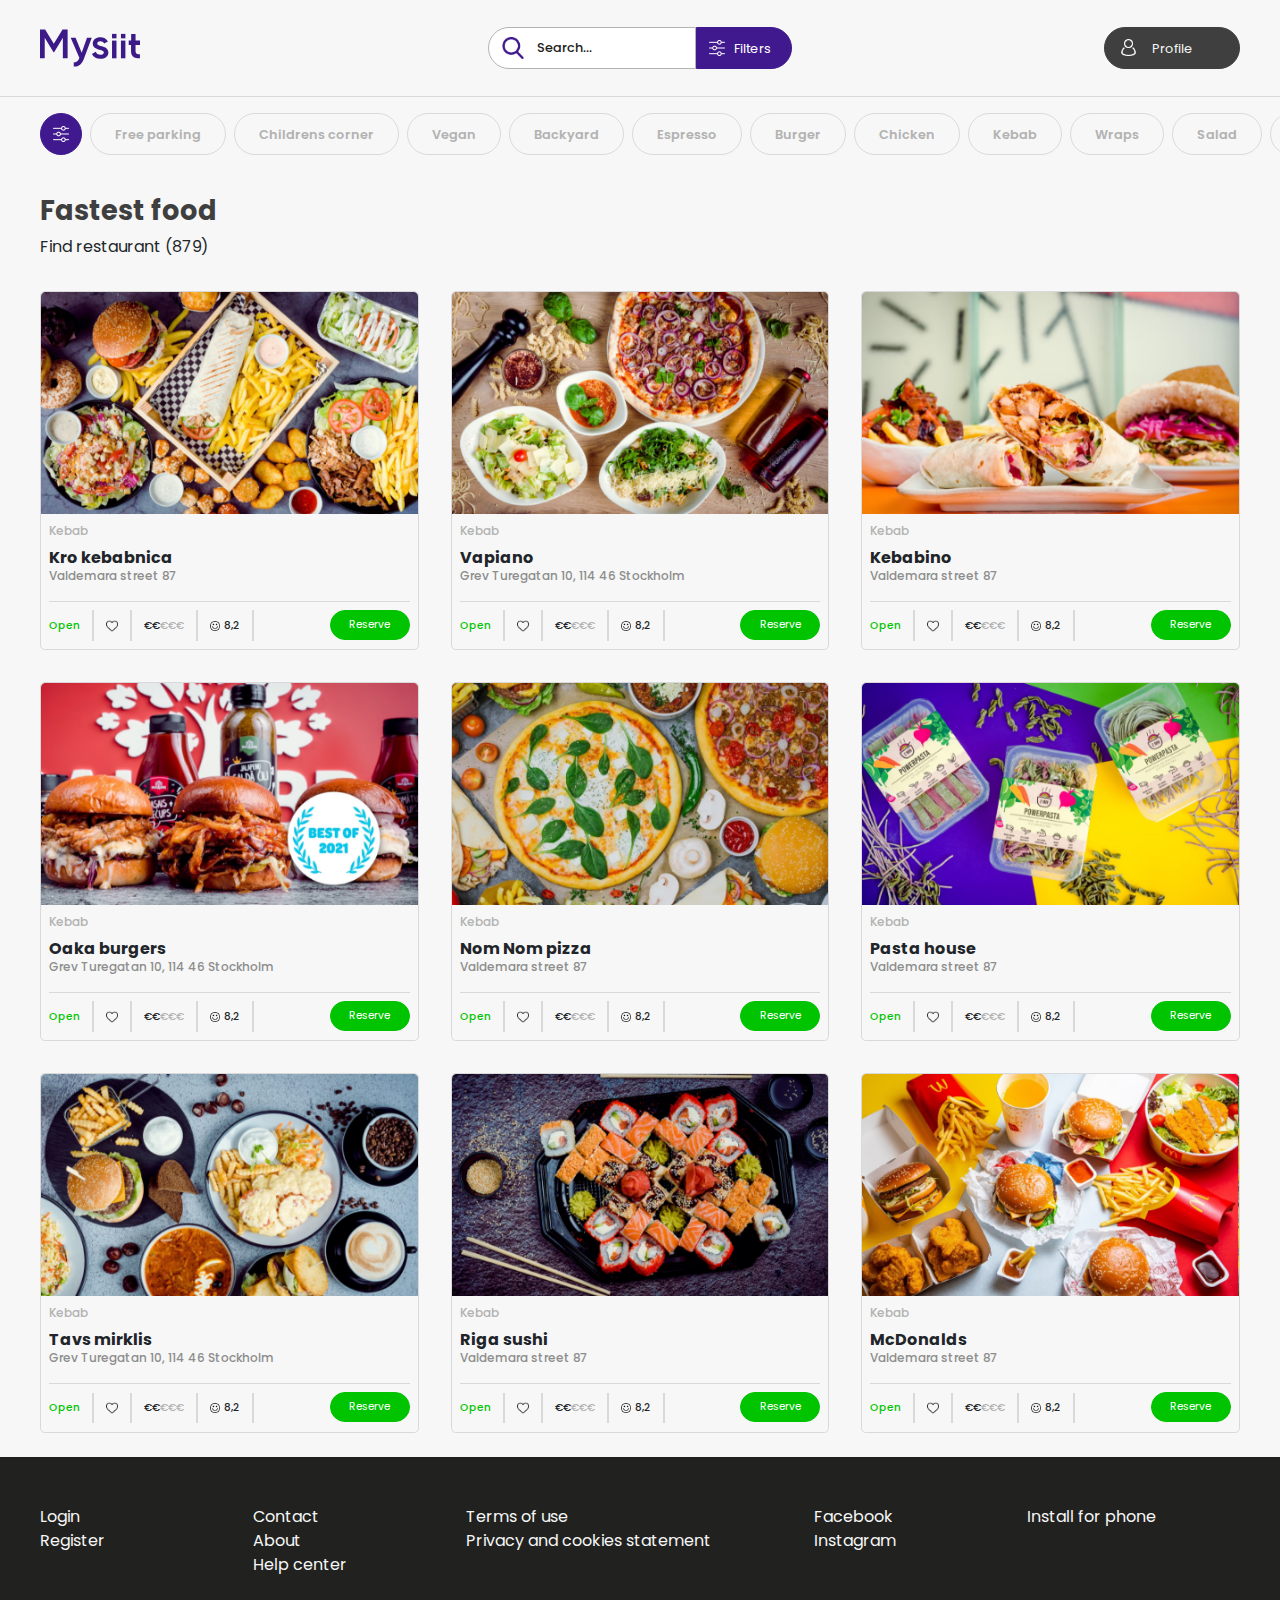
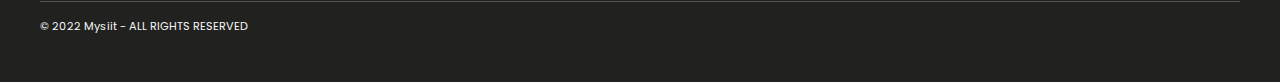
==== category.html @ 9dda623b "a whole lotta changes idk" ====
<!DOCTYPE html>
<html lang="en">
<head>
    <meta charset="UTF-8">
    <meta http-equiv="X-UA-Compatible" content="IE=edge">
    <meta name="viewport" content="width=device-width, initial-scale=1.0">

    <!-- Bootstrap -->
    <link rel="stylesheet" href="https://cdn.jsdelivr.net/npm/bootstrap@4.3.1/dist/css/bootstrap.min.css" integrity="sha384-ggOyR0iXCbMQv3Xipma34MD+dH/1fQ784/j6cY/iJTQUOhcWr7x9JvoRxT2MZw1T" crossorigin="anonymous">
    
    <link rel="stylesheet" href="swiper/swiper-bundle.min.css">
    <link rel="stylesheet" href="index.css">
    <link rel="stylesheet" href="category.css">
    <title>Mysiit</title>
</head>
<body>
    
    <!-- Navbar -->
    <div class="NavbarLine">
        <nav class="navbar MaxWidth mx-auto navbar-expand-md">
            <div class="navbar w-50 w-md-100 p-0">
                <ul class="navbar-nav mr-auto">
                    <a class="navbar-brand px-0 py-0" href="index.html">
                        <img src="images/Mysiit_logo.svg" width="100" height="40" alt="Mysiit">
                    </a>
                </ul>
            </div>
            <div class="mx-auto navbar d-none d-md-flex p-0">
                <ul class="navbar-nav mr-auto">
                    <li class="nav-item">
                        <input class="PillElement SearchBox pl-5 pr-3" type="text" placeholder="Search..." aria-label="Search">
                    </li>
                    <li class="nav-item dropdown d-none d-md-flex mr-auto">
                        <button onclick="OpenNavMenu('FilterSection')" class="PillElement FilterButton p-0 pl-3 m-0" type="button">
                            <p class="IconText m-0">Filters</p>
                        </button>
                    </li>
                </ul>       
            </div>
            <div class="navbar w-50 w-md-100 p-0">
                <ul class="navbar-nav ml-auto">
                    <li class="nav-item dropdown d-flex ml-auto ml-md-3">
                        <!--Remove d-none below to enable language button-->
                        <button class="d-none PillElement LangButton ShrinkNavButton p-0 pr-3 m-0" type="button" id="LangDropdownButton" data-toggle="dropdown" aria-haspopup="true" aria-expanded="false">
                            <p class="IconText m-0">English</p>
                        </button>
                        <div class="LangDropdown ShrinkDropdown mt-2 py-0 dropdown-menu my-4" aria-labelledby="LangDropdownButton">
                            <div class="text-center">
                                <div class="Triangle text-center"></div>
                            </div>
                            <a class="DropdownButton text-center" href="#">Latvian</a>
                            <a class="DropdownButton text-center" href="#">Lithuanian</a>
                            <br>
                        </div>
                    </li>
                    <li class="nav-item dropdown d-none d-md-flex ml-3">
                        <li class="nav-item dropdown d-flex ml-auto ml-md-3">
                            <button class="PillElement ProfileButton p-0 m-0 dropdown-toggle" type="button" id="ProfileDropdownButton" data-toggle="dropdown" aria-haspopup="true" aria-expanded="false">
                                <p class="IconText m-0"><b>Profile</b></p>
                            </button>
                            <div class="ProfileDropdown mt-2 py-0 dropdown-menu my-4" aria-labelledby="ProfileDropdownButton">
                                <div class="text-center">
                                    <div class="Triangle text-center"></div>
                                </div>
                                <a class="DropdownButton text-center" href="#">Profile</a>
                                <a class="DropdownButton text-center" href="#">Favourites</a>
                                <a class="DropdownButton text-center" href="#">Log out</a>
                                <br>
                            </div>
                        </li>
                    </li>
                </ul>
            </div>
        </nav>
    </div>

    <!--Filters (mobile search)-->
    <section class="FilterSection NavOverlay" id="FilterSection">
        <div class="FilterOverlayBox mx-auto">
            <form action="results.html" id="FilterForm" class="FilterMain mb-0 mb-md-5">
                <div class="MaxWidth px-xl-5 py-3">
                    <a href="javascript:void(0)" class="CloseFilterButton" onclick="CloseNavMenu('FilterSection')">&times;</a>

                    <div class="my-4">
                        <p class="FilterHeader w-100 text-center d-md-none text-md-left">Search</p>
                        <section class="SearchSection HiddenSearchSection d-flex d-md-none justify-content-center">
                            <span class="FloatingSearch px-4 container-fluid">
                                <span class="row h-100 w-auto py-2">
                                    <div class="col-12 col-lg-6 d-flex flex-wrap my-auto mx-auto px-0 py-2">
                                        <input class="PillElement SearchEl1 text-center pl-5 pr-3 mx-auto" type="text" placeholder="Find by restaurant name" aria-label="Search">
                                        <input class="PillElement SearchEl2 text-center pl-5 pr-4 mt-3 mt-sm-0 mx-auto" type="text" placeholder="Location" aria-label="Search">
                                    </div>
                                    <div class="col-12 col-lg-6 d-flex flex-wrap my-auto mx-auto px-0 py-2">
                                        <div class="Incrementor PillElement SearchEl3 text-center mx-auto pr-4 pr-sm-3 pr-md-5 pr-lg-3">
                                            <button type="button" class="ValueButton text-center p-0 Decrease" onclick="DecreaseValue(0)" value="Decrease Value">-</button>
                                            <input title="NumberInput" class="IncNumber" type="text" readonly value="1" max="8" min="1">
                                            <button type="button" class="ValueButton text-center p-0 Increase" onclick="IncreaseValue(0)" value="Increase Value">+</button>
                                        </div>
                                        <input class="PillElement SearchEl4 text-center pl-5 pr-4 pr-lg-0 pl-lg-4 mt-3 mt-sm-0 mx-auto" type="date" aria-label="Search">
                                    </div>
                                </span>
                            </span>
                        </section>
                    </div>

                    <div class="FilterDividerLine d-flex d-md-none"></div>

                    <div class="my-4">
                        <p class="FilterHeader mb-4 w-100 text-center text-md-left">Type of place</p>
                        <div class="FilterSmallText FilterCheckboxContainer">
                            <label class="CheckboxLabel FilterCheckboxLabel my-2 pr-5">
                                <input class="CustomCheckbox FilterCheckbox" type="checkbox" name="CustomCheckbox" id="CustomCheckbox">
                                <p class=" mb-0 ml-1">Sushi</p>
                            </label>
                            <label class="CheckboxLabel FilterCheckboxLabel my-2 pr-5">
                                <input class="CustomCheckbox FilterCheckbox" type="checkbox" name="CustomCheckbox" id="CustomCheckbox">
                                <p class="mb-0 ml-1">Asian</p>
                            </label>
                            <label class="CheckboxLabel FilterCheckboxLabel my-2 pr-5">
                                <input class="CustomCheckbox FilterCheckbox" type="checkbox" name="CustomCheckbox" id="CustomCheckbox">
                                <p class="mb-0 ml-1">Pizza</p>
                            </label>
                            <label class="CheckboxLabel FilterCheckboxLabel my-2 pr-5">
                                <input class="CustomCheckbox FilterCheckbox" type="checkbox" name="CustomCheckbox" id="CustomCheckbox">
                                <p class="mb-0 ml-1">Alcoholic coctails</p>
                            </label>
                            <label class="CheckboxLabel FilterCheckboxLabel my-2 pr-5">
                                <input class="CustomCheckbox FilterCheckbox" type="checkbox" name="CustomCheckbox" id="CustomCheckbox">
                                <p class="mb-0 ml-1">Indian food</p>
                            </label>
                            <label class="CheckboxLabel FilterCheckboxLabel my-2 pr-5">
                                <input class="CustomCheckbox FilterCheckbox" type="checkbox" name="CustomCheckbox" id="CustomCheckbox">
                                <p class="mb-0 ml-1">Vegan</p>
                            </label>
                            <label class="CheckboxLabel FilterCheckboxLabel my-2 pr-5">
                                <input class="CustomCheckbox FilterCheckbox" type="checkbox" name="CustomCheckbox" id="CustomCheckbox">
                                <p class="mb-0 ml-1">Latvian food</p>
                            </label>
                            <label class="CheckboxLabel FilterCheckboxLabel my-2 pr-5">
                                <input class="CustomCheckbox FilterCheckbox" type="checkbox" name="CustomCheckbox" id="CustomCheckbox">
                                <p class="mb-0 ml-1">Burgers</p>
                            </label>
                            <label class="CheckboxLabel FilterCheckboxLabel my-2 pr-5">
                                <input class="CustomCheckbox FilterCheckbox" type="checkbox" name="CustomCheckbox" id="CustomCheckbox">
                                <p class="mb-0 ml-1">Fast food</p>
                            </label>
                        </div>
                    </div>

                    <div class="FilterDividerLine"></div>

                    <div class="my-4">
                        <p class="FilterHeader mb-4 w-100 text-center text-md-left">Price of range</p>
                        <div class="row m-0 p-0">
                            <div class="order-2 order-md-1 col-3 col-md-2 mr-auto mr-md-0 row p-0 m-0">
                                <div class="col-6 p-0 m-0 SmallCardText text-center">
                                    <p class="sml mb-0">min price</p>
                                    <p class="sml">€ 10</p>  
                                </div>
                                <div class="col-6 p-0 m-0">
                                    <button type="button" id="InputRangeButtonDown" class="CardNavButton InputRangeButton mx-auto">-</button>
                                </div>
                            </div>
                            <div class="order-1 order-md-2 col-12 col-md-8 RangeWrapper p-0 m-0 mb-5 mb-md-0 pt-1">
                                <input type="range" id="ValueRange" class="ValueRange" value="150" min="10" max="1000" step="1">
                                <output class="RangeOutput"></output>
                            </div>
                            <div class="order-3 order-md-3 col-3 col-md-2 ml-auto ml-md-0 row p-0 m-0">
                                <div class="col-6 p-0 m-0">
                                    <button type="button" id="InputRangeButtonUp" class="CardNavButton InputRangeButton mx-auto">+</button>
                                </div>
                                <div class="col-6 p-0 m-0 SmallCardText text-center">
                                    <p class="sml mb-0">max price</p>
                                    <p class="sml">€1000+</p>  
                                </div>
                            </div>
                        </div>
                    </div>

                    <div class="FilterDividerLine"></div>

                    <div class="my-4">
                        <p class="FilterHeader mb-4 w-100 text-center text-md-left">Facilities</p>
                        <div class="FilterSmallText FilterCheckboxContainer">
                            <label class="CheckboxLabel FilterCheckboxLabel my-2 pr-5">
                                <input class="CustomCheckbox FilterCheckbox" type="checkbox" name="CustomCheckbox" id="CustomCheckbox">
                                <p class=" mb-0 ml-1">Tv</p>
                            </label>
                            <label class="CheckboxLabel FilterCheckboxLabel my-2 pr-5">
                                <input class="CustomCheckbox FilterCheckbox" type="checkbox" name="CustomCheckbox" id="CustomCheckbox">
                                <p class="mb-0 ml-1">Free parking</p>
                            </label>
                            <label class="CheckboxLabel FilterCheckboxLabel my-2 pr-5">
                                <input class="CustomCheckbox FilterCheckbox" type="checkbox" name="CustomCheckbox" id="CustomCheckbox">
                                <p class="mb-0 ml-1">Childrens corner</p>
                            </label>
                            <label class="CheckboxLabel FilterCheckboxLabel my-2 pr-5">
                                <input class="CustomCheckbox FilterCheckbox" type="checkbox" name="CustomCheckbox" id="CustomCheckbox">
                                <p class="mb-0 ml-1">Pool</p>
                            </label>
                            <label class="CheckboxLabel FilterCheckboxLabel my-2 pr-5">
                                <input class="CustomCheckbox FilterCheckbox" type="checkbox" name="CustomCheckbox" id="CustomCheckbox">
                                <p class="mb-0 ml-1">Wifi</p>
                            </label>
                            <label class="CheckboxLabel FilterCheckboxLabel my-2 pr-5">
                                <input class="CustomCheckbox FilterCheckbox" type="checkbox" name="CustomCheckbox" id="CustomCheckbox">
                                <p class="mb-0 ml-1">Pool</p>
                            </label>
                        </div>
                    </div>

                </div>
                <div class="FilterDividerLine"></div>
                <div class="MaxWidth px-xl-5 py-3 d-flex justify-content-between">
                    <a href="javascript:document.getElementById('FilterForm').reset();" class="ClearFilterButton p-0 m-0">
                        <p class="IconText m-0">Clear all</p>
                    </a>
                    <button class="PillElement ShowFilterButton p-0 m-0" type="submit">
                        <p class="IconText m-0">Show</p>
                    </button>
                </div>
            </form>
        </div>
    </section>

    <!--Restaurant popup overlay-->
    <section class="PopupScrollbar NavOverlay RestaurantOverlay" id="RestaurantOverlay">
        <div class="RestaurantOverlayContainer">
            <div class="ImageHalf bg-dark text-right">
                <button onclick="CloseNavMenu('RestaurantOverlay')" class="CloseOverlay m-3">&times;</button>
            </div>
            <div class="TextHalf">
                <p class="mt-4 mx-5 SmallCardText GrayText">Kebabs šķīvī tiek pasniegts ar kartupeļiem frī
                 un garšas papildinājumam pievienojam ceptus dārzeņus - baklažānus un papriku.</p>
                <p class="mt-4 mx-5 SmallCardText GrayText">Kebabs šķīvī tiek pasniegts ar kartupeļiem frī
                 un garšas papildinājumam pievienojam ceptus dārzeņus - baklažānus un papriku.</p>
            </div>
        </div>
    </section>

    <!--Calendar (reserve) popup overlay-->
    <section class="PopupScrollbar NavOverlay" id="CalendarOverlay">
        <div class="CalendarOverlayContainer">
            <div class="CalendarWrapper my-auto">
                <div class="CloseCalendarOverlay text-right">
                    <button onclick="CloseNavMenu('CalendarOverlay')" class="CloseOverlay m-3">&times;</button>
                </div>
                <div class="CheckInText">
                    <p class="mb-0 text-center">Select check-in date</p>
                </div>
                <div class="InnerBox mx-auto px-3">
                    <div class="row">
                        <div class="col-12">
                            <div class="d-flex justify-content-between py-2 mt-3">
                                <button class="CardNavButton text-center">&lt</button>
                                <p class="mb-0 mt-1 DarkGrayText"><b>April 2022</b></p>
                                <button class="CardNavButton text-center">&gt</button>
                            </div>
                        </div>
                        <div class="col-12">
                            <div class="CalendarLine my-3"></div>
                        </div>
                    </div>
                    <div class="row text-center">
                        <div class="col px-0"><b class="DarkGrayText">Su</b></div>
                        <div class="col px-0"><b class="DarkGrayText">Mo</b></div>
                        <div class="col px-0"><b class="DarkGrayText">Tu</b></div>
                        <div class="col px-0"><b class="DarkGrayText">We</b></div>
                        <div class="col px-0"><b class="DarkGrayText">Th</b></div>
                        <div class="col px-0"><b class="DarkGrayText">Fr</b></div>
                        <div class="col px-0"><b class="DarkGrayText">Sa</b></div>
                    </div>
                    <div class="row mt-3 text-center">
                        <div class="col px-0"></div>
                        <div class="col px-0"></div>
                        <div class="col px-0"></div>
                        <div class="col px-0"></div>
                        <div class="col px-0"></div>
                        <div class="col px-0">1</div>
                        <div class="col px-0">2</div>
                    </div>
                    <div class="row mt-3 text-center">
                        <div class="col px-0">3</div>
                        <div class="col px-0">4</div>
                        <div class="col px-0">5</div>
                        <div class="col px-0">6</div>
                        <div class="col px-0">7</div>
                        <div class="col px-0">8</div>
                        <div class="col px-0">9</div>
                    </div>
                    <div class="row mt-3 text-center">
                        <div class="col px-0">10</div>
                        <div class="col px-0">11</div>
                        <div class="col px-0">12</div>
                        <div class="col px-0">13</div>
                        <div class="col px-0">14</div>
                        <div class="col px-0">15</div>
                        <div class="col px-0">16</div>
                    </div>
                    <div class="row mt-3 text-center">
                        <div class="col px-0">17</div>
                        <div class="col px-0">18</div>
                        <div class="col px-0">19</div>
                        <div class="col px-0">20</div>
                        <div class="col px-0">21</div>
                        <div class="col px-0">22</div>
                        <div class="col px-0">23</div>
                    </div>
                    <div class="row mt-3 text-center">
                        <div class="col px-0">24</div>
                        <div class="col px-0">25</div>
                        <div class="col px-0">26</div>
                        <div class="col px-0">27</div>
                        <div class="col px-0">28</div>
                        <div class="col px-0">29</div>
                        <div class="col px-0">30</div>
                    </div>
                    <div class="CalendarLine my-3"></div>
                    <div class="d-flex flex-wrap text-center text-sm-left justify-content-between IncrementorButtons">
                        <div class="mx-auto my-2 px-2">
                            <p class="mb-0 DarkGrayText"><b>Time</b></p>
                            <div class="Incrementor DarkGrayText PillElement TimePill text-right pr-2">
                                <button class="ValueButton text-center p-0 Decrease" onclick="SubTime()" value="Decrease Value">-</button>
                                <input title="NumberInput" class="IncTime" type="text" readonly placeholder="12:30">
                                <button class="ValueButton text-center p-0 Increase" onclick="AddTime()" value="Increase Value">+</button>
                            </div>
                        </div>
                        <div class="mx-auto my-2 px-2">
                            <p class="mb-0 DarkGrayText"><b>Guests</b></p>
                            <div class="Incrementor DarkGrayText PillElement GuestsPill text-right pr-3">
                                <button class="ValueButton text-center p-0 Decrease" onclick="DecreaseValue(1)" value="Decrease Value">-</button>
                                <input title="NumberInput" class="IncNumber" type="text" readonly value="2" max="8" min="1">
                                <button class="ValueButton text-center p-0 Increase" onclick="IncreaseValue(1)" value="Increase Value">+</button>
                            </div>
                        </div>
                    </div>
                    <div class="d-flex justify-content-center mt-4 mx-4">
                        <button type="submit" class="PillElement CheckInButton mb-4">Check-in</button>
                    </div>
                </div>
            </div>
        </div>
    </section>

    <!--Tag section section-->
    <section class="swiper-tags TagSection MaxWidth mx-auto py-2 py-md-3">
        <div class="swiper-wrapper">
            <button onclick="OpenNavMenu('FilterSection')" class="mr-2 swiper-slide PillElement TaglineFilterButton p-0 pl-3 m-0" type="button">
                <p class="IconText m-0">‎</p>
            </button>
            <button class="swiper-slide PillElement TagButton p-0 m-0 mr-2" type="button">
                <p class="IconText mx-4">Free parking</p>
            </button>
            <button class="swiper-slide PillElement TagButton p-0 m-0 mr-2" type="button">
                <p class="IconText mx-4">Childrens corner</p>
            </button>
            <button class="swiper-slide PillElement TagButton p-0 m-0 mr-2" type="button">
                <p class="IconText mx-4">Vegan</p>
            </button>
            <button class="swiper-slide PillElement TagButton p-0 m-0 mr-2" type="button">
                <p class="IconText mx-4">Backyard</p>
            </button>
            <button class="swiper-slide PillElement TagButton p-0 m-0 mr-2" type="button">
                <p class="IconText mx-4">Espresso</p>
            </button>   
            <button class="swiper-slide PillElement TagButton p-0 m-0 mr-2" type="button">
                <p class="IconText mx-4">Burger</p>
            </button>            
            <button class="swiper-slide PillElement TagButton p-0 m-0 mr-2" type="button">
                <p class="IconText mx-4">Chicken</p>
            </button>   
            <button class="swiper-slide PillElement TagButton p-0 m-0 mr-2" type="button">
                <p class="IconText mx-4">Kebab</p>
            </button>   
            <button class="swiper-slide PillElement TagButton p-0 m-0 mr-2" type="button">
                <p class="IconText mx-4">Wraps</p>
            </button>   
            <button class="swiper-slide PillElement TagButton p-0 m-0 mr-2" type="button">
                <p class="IconText mx-4">Salad</p>
            </button>   
            <button class="swiper-slide PillElement TagButton p-0 m-0 mr-2" type="button">
                <p class="IconText mx-4">American</p>
            </button>   
            <button class="swiper-slide PillElement TagButton p-0 m-0 mr-2" type="button">
                <p class="IconText mx-4">Waffles</p>
            </button>   
        </div>
    </section>

    <!--All card section-->
    <section class="d-flex flex-wrap justify-content-center">
        <div class="MaxWidth my-4 w-100">
            <h1 class="MediumH1 DarkGrayText"><b>Fastest food</b></h1>
            <p class="mb-0">Find restaurant (879)</p>
        </div>
        <div class="AllCards MaxWidthMargin w-100 d-inline-flex flex-wrap">

            <div class="CardBox MediumStaticCard container-fluid m-0 px-3 pb-4 pt-2 h-auto">
                <div class="h-100">
                    <div class="row w-100 m-0">
                        <a class="ClickableImage" href="javascript:OpenNavMenu('RestaurantOverlay');">
                            <img class="col p-0 w-100 img-fluid" src="images/restorans_1.png" alt="">
                        </a>
                    </div>
                    <div class="row w-100 m-0 mx-2 PaddedRow d-flex justify-content-between">
                        <p class="p-0 m-0 my-2 SmallCardText LightGrayText">Kebab</p>
                    </div>
                    <div class="row w-100 m-0 mx-2 PaddedRow">
                        <h6 class="col p-0 my-0"><b>Kro kebabnica</b></h6>
                    </div>
                    <div class="row w-100 m-0 mx-2 PaddedRow">
                        <p class="col p-0 mb-2 SmallCardText GrayText">Valdemara street 87</p>
                    </div>
                    <div class="row mx-2 mt-2 CardXDivider"></div>
                    <div class="row mx-2 SmallerCardText">
                        <div class="d-flex align-items-center">
                            <p class="my-3 ColorText2 mr-1">Open</p>
                            <div class="CardYDivider mx-2"></div>
                            <img class="my-3 mx-1" src="icons/heart.png" width="12" height="12">
                            <div class="CardYDivider mx-2"></div>
                            <div class="my-3 mx-1 d-inline-flex align-items-center">
                                <p class="mb-0">€</p>
                                <p class="mb-0">€</p>
                                <p class="mb-0 LightGrayText">€</p>
                                <p class="mb-0 LightGrayText">€</p>
                                <p class="mb-0 LightGrayText">€</p>
                            </div>
                            <div class="CardYDivider mx-2"></div>
                            <img class="my-3 mx-1" src="icons/smile.png" width="10" height="10">
                            <p class="my-3 mr-1 mb-0">8,2</p>
                            <div class="CardYDivider mx-2"></div>                                
                        </div>
                        <button onclick="OpenNavMenu('CalendarOverlay')" class="my-2 CardReserveButton ml-auto" type="button">Reserve</button>
                    </div>
                </div>
            </div>

            <div class="CardBox MediumStaticCard container-fluid m-0 px-3 pb-4 pt-2 h-auto">
                <div class="h-100">
                    <div class="row w-100 m-0">
                        <a class="ClickableImage" href="javascript:OpenNavMenu('RestaurantOverlay');">
                            <img class="col p-0 w-100 img-fluid" src="images/restorans_2.png" alt="">
                        </a>
                    </div>
                    <div class="row w-100 m-0 mx-2 PaddedRow d-flex justify-content-between">
                        <p class="p-0 m-0 my-2 SmallCardText LightGrayText">Kebab</p>
                    </div>
                    <div class="row w-100 m-0 mx-2 PaddedRow">
                        <h6 class="col p-0 my-0"><b>Vapiano</b></h6>
                    </div>
                    <div class="row w-100 m-0 mx-2 PaddedRow">
                        <p class="col p-0 mb-2 SmallCardText GrayText">Grev Turegatan 10, 114 46 Stockholm</p>
                    </div>
                    <div class="row mx-2 mt-2 CardXDivider"></div>
                    <div class="row mx-2 SmallerCardText">
                        <div class="d-flex align-items-center">
                            <p class="my-3 ColorText2 mr-1">Open</p>
                            <div class="CardYDivider mx-2"></div>
                            <img class="my-3 mx-1" src="icons/heart.png" width="12" height="12">
                            <div class="CardYDivider mx-2"></div>
                            <div class="my-3 mx-1 d-inline-flex align-items-center">
                                <p class="mb-0">€</p>
                                <p class="mb-0">€</p>
                                <p class="mb-0 LightGrayText">€</p>
                                <p class="mb-0 LightGrayText">€</p>
                                <p class="mb-0 LightGrayText">€</p>
                            </div>
                            <div class="CardYDivider mx-2"></div>
                            <img class="my-3 mx-1" src="icons/smile.png" width="10" height="10">
                            <p class="my-3 mr-1 mb-0">8,2</p>
                            <div class="CardYDivider mx-2"></div>                                
                        </div>
                        <button onclick="OpenNavMenu('CalendarOverlay')" class="my-2 CardReserveButton ml-auto" type="button">Reserve</button>
                    </div>
                </div>
            </div>

            <div class="CardBox MediumStaticCard container-fluid m-0 px-3 pb-4 pt-2 h-auto">
                <div class="h-100">
                    <div class="row w-100 m-0">
                        <a class="ClickableImage" href="javascript:OpenNavMenu('RestaurantOverlay');">
                            <img class="col p-0 w-100 img-fluid" src="images/restorans_3.png" alt="">
                        </a>
                    </div>
                    <div class="row w-100 m-0 mx-2 PaddedRow d-flex justify-content-between">
                        <p class="p-0 m-0 my-2 SmallCardText LightGrayText">Kebab</p>
                    </div>
                    <div class="row w-100 m-0 mx-2 PaddedRow">
                        <h6 class="col p-0 my-0"><b>Kebabino</b></h6>
                    </div>
                    <div class="row w-100 m-0 mx-2 PaddedRow">
                        <p class="col p-0 mb-2 SmallCardText GrayText">Valdemara street 87</p>
                    </div>
                    <div class="row mx-2 mt-2 CardXDivider"></div>
                    <div class="row mx-2 SmallerCardText">
                        <div class="d-flex align-items-center">
                            <p class="my-3 ColorText2 mr-1">Open</p>
                            <div class="CardYDivider mx-2"></div>
                            <img class="my-3 mx-1" src="icons/heart.png" width="12" height="12">
                            <div class="CardYDivider mx-2"></div>
                            <div class="my-3 mx-1 d-inline-flex align-items-center">
                                <p class="mb-0">€</p>
                                <p class="mb-0">€</p>
                                <p class="mb-0 LightGrayText">€</p>
                                <p class="mb-0 LightGrayText">€</p>
                                <p class="mb-0 LightGrayText">€</p>
                            </div>
                            <div class="CardYDivider mx-2"></div>
                            <img class="my-3 mx-1" src="icons/smile.png" width="10" height="10">
                            <p class="my-3 mr-1 mb-0">8,2</p>
                            <div class="CardYDivider mx-2"></div>                                
                        </div>
                        <button onclick="OpenNavMenu('CalendarOverlay')" class="my-2 CardReserveButton ml-auto" type="button">Reserve</button>
                    </div>
                </div>
            </div>

            <div class="CardBox MediumStaticCard container-fluid m-0 px-3 pb-4 pt-2 h-auto">
                <div class="h-100">
                    <div class="row w-100 m-0">
                        <a class="ClickableImage" href="javascript:OpenNavMenu('RestaurantOverlay');">
                            <img class="col p-0 w-100 img-fluid" src="images/restorans_4.png" alt="">
                        </a>
                    </div>
                    <div class="row w-100 m-0 mx-2 PaddedRow d-flex justify-content-between">
                        <p class="p-0 m-0 my-2 SmallCardText LightGrayText">Kebab</p>
                    </div>
                    <div class="row w-100 m-0 mx-2 PaddedRow">
                        <h6 class="col p-0 my-0"><b>Oaka burgers</b></h6>
                    </div>
                    <div class="row w-100 m-0 mx-2 PaddedRow">
                        <p class="col p-0 mb-2 SmallCardText GrayText">Grev Turegatan 10, 114 46 Stockholm</p>
                    </div>
                    <div class="row mx-2 mt-2 CardXDivider"></div>
                    <div class="row mx-2 SmallerCardText">
                        <div class="d-flex align-items-center">
                            <p class="my-3 ColorText2 mr-1">Open</p>
                            <div class="CardYDivider mx-2"></div>
                            <img class="my-3 mx-1" src="icons/heart.png" width="12" height="12">
                            <div class="CardYDivider mx-2"></div>
                            <div class="my-3 mx-1 d-inline-flex align-items-center">
                                <p class="mb-0">€</p>
                                <p class="mb-0">€</p>
                                <p class="mb-0 LightGrayText">€</p>
                                <p class="mb-0 LightGrayText">€</p>
                                <p class="mb-0 LightGrayText">€</p>
                            </div>
                            <div class="CardYDivider mx-2"></div>
                            <img class="my-3 mx-1" src="icons/smile.png" width="10" height="10">
                            <p class="my-3 mr-1 mb-0">8,2</p>
                            <div class="CardYDivider mx-2"></div>                                
                        </div>
                        <button onclick="OpenNavMenu('CalendarOverlay')" class="my-2 CardReserveButton ml-auto" type="button">Reserve</button>
                    </div>
                </div>
            </div>

            <div class="CardBox MediumStaticCard container-fluid m-0 px-3 pb-4 pt-2 h-auto">
                <div class="h-100">
                    <div class="row w-100 m-0">
                        <a class="ClickableImage" href="javascript:OpenNavMenu('RestaurantOverlay');">
                            <img class="col p-0 w-100 img-fluid" src="images/restorans_5.png" alt="">
                        </a>
                    </div>
                    <div class="row w-100 m-0 mx-2 PaddedRow d-flex justify-content-between">
                        <p class="p-0 m-0 my-2 SmallCardText LightGrayText">Kebab</p>
                    </div>
                    <div class="row w-100 m-0 mx-2 PaddedRow">
                        <h6 class="col p-0 my-0"><b>Nom Nom pizza</b></h6>
                    </div>
                    <div class="row w-100 m-0 mx-2 PaddedRow">
                        <p class="col p-0 mb-2 SmallCardText GrayText">Valdemara street 87</p>
                    </div>
                    <div class="row mx-2 mt-2 CardXDivider"></div>
                    <div class="row mx-2 SmallerCardText">
                        <div class="d-flex align-items-center">
                            <p class="my-3 ColorText2 mr-1">Open</p>
                            <div class="CardYDivider mx-2"></div>
                            <img class="my-3 mx-1" src="icons/heart.png" width="12" height="12">
                            <div class="CardYDivider mx-2"></div>
                            <div class="my-3 mx-1 d-inline-flex align-items-center">
                                <p class="mb-0">€</p>
                                <p class="mb-0">€</p>
                                <p class="mb-0 LightGrayText">€</p>
                                <p class="mb-0 LightGrayText">€</p>
                                <p class="mb-0 LightGrayText">€</p>
                            </div>
                            <div class="CardYDivider mx-2"></div>
                            <img class="my-3 mx-1" src="icons/smile.png" width="10" height="10">
                            <p class="my-3 mr-1 mb-0">8,2</p>
                            <div class="CardYDivider mx-2"></div>                                
                        </div>
                        <button onclick="OpenNavMenu('CalendarOverlay')" class="my-2 CardReserveButton ml-auto" type="button">Reserve</button>
                    </div>
                </div>
            </div>

            <div class="CardBox MediumStaticCard container-fluid m-0 px-3 pb-4 pt-2 h-auto">
                <div class="h-100">
                    <div class="row w-100 m-0">
                        <a class="ClickableImage" href="javascript:OpenNavMenu('RestaurantOverlay');">
                            <img class="col p-0 w-100 img-fluid" src="images/restorans_6.png" alt="">
                        </a>
                    </div>
                    <div class="row w-100 m-0 mx-2 PaddedRow d-flex justify-content-between">
                        <p class="p-0 m-0 my-2 SmallCardText LightGrayText">Kebab</p>
                    </div>
                    <div class="row w-100 m-0 mx-2 PaddedRow">
                        <h6 class="col p-0 my-0"><b>Pasta house</b></h6>
                    </div>
                    <div class="row w-100 m-0 mx-2 PaddedRow">
                        <p class="col p-0 mb-2 SmallCardText GrayText">Valdemara street 87</p>
                    </div>
                    <div class="row mx-2 mt-2 CardXDivider"></div>
                    <div class="row mx-2 SmallerCardText">
                        <div class="d-flex align-items-center">
                            <p class="my-3 ColorText2 mr-1">Open</p>
                            <div class="CardYDivider mx-2"></div>
                            <img class="my-3 mx-1" src="icons/heart.png" width="12" height="12">
                            <div class="CardYDivider mx-2"></div>
                            <div class="my-3 mx-1 d-inline-flex align-items-center">
                                <p class="mb-0">€</p>
                                <p class="mb-0">€</p>
                                <p class="mb-0 LightGrayText">€</p>
                                <p class="mb-0 LightGrayText">€</p>
                                <p class="mb-0 LightGrayText">€</p>
                            </div>
                            <div class="CardYDivider mx-2"></div>
                            <img class="my-3 mx-1" src="icons/smile.png" width="10" height="10">
                            <p class="my-3 mr-1 mb-0">8,2</p>
                            <div class="CardYDivider mx-2"></div>                                
                        </div>
                        <button onclick="OpenNavMenu('CalendarOverlay')" class="my-2 CardReserveButton ml-auto" type="button">Reserve</button>
                    </div>
                </div>
            </div>

            <div class="CardBox MediumStaticCard container-fluid m-0 px-3 pb-4 pt-2 h-auto">
                <div class="h-100">
                    <div class="row w-100 m-0">
                        <a class="ClickableImage" href="javascript:OpenNavMenu('RestaurantOverlay');">
                            <img class="col p-0 w-100 img-fluid" src="images/restorans_7.png" alt="">
                        </a>
                    </div>
                    <div class="row w-100 m-0 mx-2 PaddedRow d-flex justify-content-between">
                        <p class="p-0 m-0 my-2 SmallCardText LightGrayText">Kebab</p>
                    </div>
                    <div class="row w-100 m-0 mx-2 PaddedRow">
                        <h6 class="col p-0 my-0"><b>Tavs mirklis</b></h6>
                    </div>
                    <div class="row w-100 m-0 mx-2 PaddedRow">
                        <p class="col p-0 mb-2 SmallCardText GrayText">Grev Turegatan 10, 114 46 Stockholm</p>
                    </div>
                    <div class="row mx-2 mt-2 CardXDivider"></div>
                    <div class="row mx-2 SmallerCardText">
                        <div class="d-flex align-items-center">
                            <p class="my-3 ColorText2 mr-1">Open</p>
                            <div class="CardYDivider mx-2"></div>
                            <img class="my-3 mx-1" src="icons/heart.png" width="12" height="12">
                            <div class="CardYDivider mx-2"></div>
                            <div class="my-3 mx-1 d-inline-flex align-items-center">
                                <p class="mb-0">€</p>
                                <p class="mb-0">€</p>
                                <p class="mb-0 LightGrayText">€</p>
                                <p class="mb-0 LightGrayText">€</p>
                                <p class="mb-0 LightGrayText">€</p>
                            </div>
                            <div class="CardYDivider mx-2"></div>
                            <img class="my-3 mx-1" src="icons/smile.png" width="10" height="10">
                            <p class="my-3 mr-1 mb-0">8,2</p>
                            <div class="CardYDivider mx-2"></div>                                
                        </div>
                        <button onclick="OpenNavMenu('CalendarOverlay')" class="my-2 CardReserveButton ml-auto" type="button">Reserve</button>
                    </div>
                </div>
            </div>

            <div class="CardBox MediumStaticCard container-fluid m-0 px-3 pb-4 pt-2 h-auto">
                <div class="h-100">
                    <div class="row w-100 m-0">
                        <a class="ClickableImage" href="javascript:OpenNavMenu('RestaurantOverlay');">
                            <img class="col p-0 w-100 img-fluid" src="images/restorans_8.png" alt="">
                        </a>
                    </div>
                    <div class="row w-100 m-0 mx-2 PaddedRow d-flex justify-content-between">
                        <p class="p-0 m-0 my-2 SmallCardText LightGrayText">Kebab</p>
                    </div>
                    <div class="row w-100 m-0 mx-2 PaddedRow">
                        <h6 class="col p-0 my-0"><b>Riga sushi</b></h6>
                    </div>
                    <div class="row w-100 m-0 mx-2 PaddedRow">
                        <p class="col p-0 mb-2 SmallCardText GrayText">Valdemara street 87</p>
                    </div>
                    <div class="row mx-2 mt-2 CardXDivider"></div>
                    <div class="row mx-2 SmallerCardText">
                        <div class="d-flex align-items-center">
                            <p class="my-3 ColorText2 mr-1">Open</p>
                            <div class="CardYDivider mx-2"></div>
                            <img class="my-3 mx-1" src="icons/heart.png" width="12" height="12">
                            <div class="CardYDivider mx-2"></div>
                            <div class="my-3 mx-1 d-inline-flex align-items-center">
                                <p class="mb-0">€</p>
                                <p class="mb-0">€</p>
                                <p class="mb-0 LightGrayText">€</p>
                                <p class="mb-0 LightGrayText">€</p>
                                <p class="mb-0 LightGrayText">€</p>
                            </div>
                            <div class="CardYDivider mx-2"></div>
                            <img class="my-3 mx-1" src="icons/smile.png" width="10" height="10">
                            <p class="my-3 mr-1 mb-0">8,2</p>
                            <div class="CardYDivider mx-2"></div>                                
                        </div>
                        <button onclick="OpenNavMenu('CalendarOverlay')" class="my-2 CardReserveButton ml-auto" type="button">Reserve</button>
                    </div>
                </div>
            </div>

            <div class="CardBox MediumStaticCard container-fluid m-0 px-3 pb-4 pt-2 h-auto">
                <div class="h-100">
                    <div class="row w-100 m-0">
                        <a class="ClickableImage" href="javascript:OpenNavMenu('RestaurantOverlay');">
                            <img class="col p-0 w-100 img-fluid" src="images/restorans_9.png" alt="">
                        </a>
                    </div>
                    <div class="row w-100 m-0 mx-2 PaddedRow d-flex justify-content-between">
                        <p class="p-0 m-0 my-2 SmallCardText LightGrayText">Kebab</p>
                    </div>
                    <div class="row w-100 m-0 mx-2 PaddedRow">
                        <h6 class="col p-0 my-0"><b>McDonalds</b></h6>
                    </div>
                    <div class="row w-100 m-0 mx-2 PaddedRow">
                        <p class="col p-0 mb-2 SmallCardText GrayText">Valdemara street 87</p>
                    </div>
                    <div class="row mx-2 mt-2 CardXDivider"></div>
                    <div class="row mx-2 SmallerCardText">
                        <div class="d-flex align-items-center">
                            <p class="my-3 ColorText2 mr-1">Open</p>
                            <div class="CardYDivider mx-2"></div>
                            <img class="my-3 mx-1" src="icons/heart.png" width="12" height="12">
                            <div class="CardYDivider mx-2"></div>
                            <div class="my-3 mx-1 d-inline-flex align-items-center">
                                <p class="mb-0">€</p>
                                <p class="mb-0">€</p>
                                <p class="mb-0 LightGrayText">€</p>
                                <p class="mb-0 LightGrayText">€</p>
                                <p class="mb-0 LightGrayText">€</p>
                            </div>
                            <div class="CardYDivider mx-2"></div>
                            <img class="my-3 mx-1" src="icons/smile.png" width="10" height="10">
                            <p class="my-3 mr-1 mb-0">8,2</p>
                            <div class="CardYDivider mx-2"></div>                                
                        </div>
                        <button onclick="OpenNavMenu('CalendarOverlay')" class="my-2 CardReserveButton ml-auto" type="button">Reserve</button>
                    </div>
                </div>
            </div>

        </div>
    </section>

    <!-- Footer -->
    <footer class="footer pb-5 CustomFooter">
        <div class="container-fluid MaxWidth">
            <div class="row pt-5 mx-0 FooterRow text-center text-md-left">
                <div class="col-12 col-md px-0 mr-0 mr-lg-5 mb-4">
                    <a href="login.html" class="mb-1">Login</a><br>
                    <a href="login.html">Register</a><br>
                </div>
                <div class="col-12 col-md px-0 mr-0 mr-lg-5 mb-4">
                    <a href="" class="mb-1">Contact</a><br>
                    <a href="" class="mb-1">About</a><br>
                    <a href="">Help center</a><br>
                </div>
                <div class="col-12 col-md-3 px-0 mr-0 mr-lg-5 mb-4">
                    <a href="" class="mb-1">Terms of use</a><br>
                    <a href="">Privacy and cookies statement</a><br>
                </div>
                <div class="col-12 col-md px-0 mr-0 mr-lg-5 mb-4">
                    <a href="" class="mb-1">Facebook</a><br>
                    <a href="">Instagram</a><br>
                </div>
                <div class="col-12 col-md px-0 mr-0 mr-lg-5 mb-4">
                    <a href="" class="mb-1">Install for phone</a><br>
                </div>
            </div>
            <p class="Copyright mt-3 mb-5 mb-md-0 text-center text-md-left">© 2022 Mysiit - ALL RIGHTS RESERVED</p>
        </div>
    </footer>

    <!-- Mobile navbar -->
    <div class="navbar MobileNavbar p-0 w-100 d-md-none">
        <button class="MobileNavButton px-0 py-2 text-center">
            <img class="MobileNavIcon" src="icons/home.png" alt="">
            <p>Home</p>
        </button>
        <button class="MobileNavButton px-0 py-2 text-center">
            <img class="MobileNavIcon" src="icons/heart.png" alt="">
            <p>Wishlists</p>
        </button>
        <button class="MobileNavButton px-0 py-2 text-center" onclick="OpenNavMenu('FilterSection')">
            <img class="MobileNavIcon" src="icons/loupe.png" alt="">
            <p>Search</p>
        </button>
        <button onclick="window.location.href='login.html'" class="MobileNavButton px-0 py-2 text-center">
            <img class="MobileNavIcon" src="icons/account_black.png" alt="">
            <p>Login</p>
        </button>
        <button  class="MobileNavButton px-0 py-2 text-center" onclick="OpenNavMenu('NavMenu')">
            <img class="MobileNavIcon" src="icons/menu.png" alt="">
            <p>Menu</p>
        </button>
    </div>

    <!-- Opened mobile nav menu -->
    <div id="NavMenu" class="NavOverlay">
        <a href="javascript:void(0)" class="CloseOverlayButton" onclick="CloseNavMenu('NavMenu')">&times;</a>
        <div class="OverlayContent w-100">
            <a href="#">Home</a>
            <a href="#">Wishlist</a>
            <a href="#">Search</a>
            <a href="#">Profile</a>
            <a href="login.html">Login</a>
        </div>
    </div>

    <script src="swiper/swiper-bundle.min.js"></script>
    <script src="https://code.jquery.com/jquery-3.3.1.slim.min.js" integrity="sha384-q8i/X+965DzO0rT7abK41JStQIAqVgRVzpbzo5smXKp4YfRvH+8abtTE1Pi6jizo" crossorigin="anonymous"></script>
    <script src="https://cdn.jsdelivr.net/npm/popper.js@1.14.7/dist/umd/popper.min.js" integrity="sha384-UO2eT0CpHqdSJQ6hJty5KVphtPhzWj9WO1clHTMGa3JDZwrnQq4sF86dIHNDz0W1" crossorigin="anonymous"></script>
    <script src="https://cdn.jsdelivr.net/npm/bootstrap@4.3.1/dist/js/bootstrap.min.js" integrity="sha384-JjSmVgyd0p3pXB1rRibZUAYoIIy6OrQ6VrjIEaFf/nJGzIxFDsf4x0xIM+B07jRM" crossorigin="anonymous"></script>
    <script src="script.js"></script>
</body>
</html>
---- index.css ----
/*#region General styles and links*/
@import url('https://fonts.googleapis.com/css2?family=Poppins:ital,wght@0,100;0,200;0,300;0,400;0,500;0,600;0,700;0,800;0,900;1,100;1,200;1,300;1,400;1,500;1,600;1,700;1,800;1,900&display=swap');
    :root
    {
        --darkergray: #3f3f3f;
        --darkgray: #525353;
        --normalgray: #8d8d8d;
        --lightgray: #b2b2b2;
        --lightergray: #b3b3b3;
        --bordergray: #d9d9d9;
        --lightestgray: #eeeeee;
        --transparentgray: rgba(53, 53, 53, 0.904);

        --bg: #f6f7f6;
        --black: #212120;
        --purple: #41198F;
        --green: #00c400;
    }
    *
    {
        box-sizing: border-box;
        font-family: 'Poppins', sans-serif;
    }
    input:focus,
    select:focus,
    textarea:focus,
    button:focus
    {
        outline: none;
    }
    html, body
    {
        background-color: var(--bg);
    }
    .navbar
    {
        height: 6rem;
        z-index: 2;
    }
    .dropdown-toggle::after
    {
        display: none !important;
    }
    .ScrollDisabled
    {
        position: fixed;
        width: 100%;
        overflow-y: scroll;
    }
    .NavbarLine
    {
        border-bottom: 1px solid var(--bordergray);
    }
/*#endregion*/

/*#region Used for multiple elements*/
    .PillElement
    {
        height: 2.6rem;
        width: 8.5rem;
        border: 1px solid var(--lightergray);
        border-radius: 1.5rem;
        font-size: 0.8rem;
        line-height: 2.6rem;
        font-weight: lighter;
    }
    .IconText::before, .IconText::after
    {
        display: block;
        content: '';
        position: absolute;
        background-size: 1.3rem 1.3rem;
        width: 1.3rem;
        height: 1.3rem;
    }
    .IconText::before
    {
        margin-left: 0.8rem;
        margin-top: 0.58rem;
    }
    .IconText::after
    {
        margin-left: 6.3rem;
        margin-top: -2.05rem;
    }
    .VariableH1
    {
        font-size: clamp(1.9rem, 4vw, 2.6rem);
    }
    .MediumH1
    {
        font-size: 1.7rem;
    }
    .DividerLine
    {
        border-bottom: 1px solid var(--bordergray);
    }
    .BoxShadow
    {
        box-shadow:
        0px 2.7px 5.3px rgba(0, 0, 0, 0.06),
        0px 8.9px 15px rgba(0, 0, 0, 0.09),
        0px 18px 18px rgba(0, 0, 0, 0.18);
        -webkit-box-shadow:
        0px 2.7px 5.3px rgba(0, 0, 0, 0.06),
        0px 8.9px 15px rgba(0, 0, 0, 0.09),
        0px 18px 18px rgba(0, 0, 0, 0.18);
    }
    .PopupScrollbar
    {
        overflow-y: scroll;
    }
    @media only screen and (min-width: 768px) and (max-width: 1199px) /*991*/
    {
        .ShrinkNavButton
        {
            width: 3rem !important;
            color: transparent !important;
        }
        .LangDropdown.ShrinkDropdown
        {
            margin-left: -1.65rem !important;
        }
        .ProfileDropdown.ShrinkDropdown
        {
            margin-left: -5.75rem !important;
        }
    }
    @media only screen and (max-width: 767px)
    {
        .LangDropdown
        {
            margin-left: -3.5rem !important;
        }
    }
/*#endregion*/

/*#region Page width and spacing from sides*/
    .MaxSwiperWidth
    {
        padding: 0 0 0 0;
    }
    /*XS*/
        @media only screen and (min-width: 0px) and (max-width: 575px)
        {
            .MaxWidth
            {
                padding: 0 1rem 0 1rem;
            }
            .MaxWidthMargin
            {
                margin: 0 0rem 0 0rem;
            }
            .StartSlide
            {
                margin-left: 0.75rem;
            }
            .EndSlide
            {
                margin-right: 0.75rem;
            }
        }
    /*SM*/
        @media only screen and (min-width: 576px) and (max-width: 767px)
        {
            .MaxWidth
            {
                padding: 0 1rem 0 1rem;
            }
            .MaxWidthMargin
            {
                margin: 0 0rem 0 0rem;
            }
            .StartSlide
            {
                margin-left: 0.75rem;
            }
            .EndSlide
            {
                margin-right: 0.75rem;
            }
        }
    /*MD*/
        @media only screen and (min-width: 768px) and (max-width: 991px)
        {
            .MaxWidth
            {
                padding: 0 1.5rem 0 1.5rem;
            }
            .MaxWidthMargin
            {
                margin: 0 0.5rem 0 0.5rem;
            }
            .StartSlide
            {
                margin-left: 1rem;
            }
            .EndSlide
            {
                margin-right: 1rem;
            }
        }
    /*LG*/
        @media only screen and (min-width: 992px) and (max-width: 1199px)
        {
            .MaxWidth
            {
                padding: 0 2rem 0 2rem;
            }
            .MaxWidthMargin
            {
                margin: 0 1rem 0 1rem;
            }
            .StartSlide
            {
                margin-left: 1.5rem;
            }
            .EndSlide
            {
                margin-right: 1.5rem;
            }
        }
    /*XL*/
        @media only screen and (min-width: 1200px)
        {
            .MaxWidth
            {
                padding: 0 2.5rem 0 2.5rem;
            }
            .MaxWidthMargin
            {
                margin: 0 1.5rem 0 1.5rem;
            }
            .StartSlide
            {
                margin-left: 2rem;
            }
            .EndSlide
            {
                margin-right: 2rem;
            }
        }
/*#endregion*/

/*#region Text colors*/
    .ColorText
    {
        color: var(--purple);
    }
    .ColorText2
    {
        color: var(--green);
    }
    .DarkGrayText
    {
        color: var(--darkergray);
    }
    .GrayText
    {
        color: var(--normalgray);
    }
    .LightGrayText, .LightGrayText:link, .LightGrayText:visited, .LightGrayText:hover, .LightGrayText:active
    {
        color: var(--lightgray);
    }
/*#endregion*/

/*#region Checkbox*/
.CheckboxLabel
{
    display: grid;
    grid-template-columns: 1em auto;
    gap: 0.5em;
}
.CustomCheckbox
{
    -webkit-appearance: none;
    appearance: none;
    background-color: transparent;
    margin: 0;
    font: inherit;
    width: 1.15em;
    height: 1.15em;
    border: 0.15em solid gray;
    border-radius: 50%;
    display: grid;
    place-content: center;
}
.CustomCheckbox::before
{
    content: "";
    width: 0.65em;
    height: 0.65em;
    clip-path: polygon(14% 44%, 0 65%, 50% 100%, 100% 16%, 80% 0%, 43% 62%);
    transform: scale(0);
    transform-origin: top;
    transition: 150ms all;
    box-shadow: inset 1em 1em white;
}
.CustomCheckbox:checked
{
    background-color: var(--green);
    border: var(--green);
}
.CustomCheckbox:checked::before
{
transform: scale(1);
}
/*#endregion*/


/*#region TOP NAVBAR Search box*/
    .SearchBox
    {
        font-weight: 500;
        padding-top: 0.1rem;
        width: 13rem;
        background-color: white !important;
        color: var(--black);
        background: url("icons/loupe.png") no-repeat left;
        background-size: 1.4rem;
        background-position-x: 0.8rem;
        border-top-right-radius: 0;
        border-bottom-right-radius: 0;
    }::placeholder
    {
        color: var(--black);
    }
/*#endregion*/

/*#region TOP NAVBAR Filter button*/
    .FilterButton
    {
        width: 6rem;
        background-color: var(--purple);
        border: 1px solid var(--purple);
        color: white;
        font-weight: 400;
        border-top-left-radius: 0;
        border-bottom-left-radius: 0;
    }
    .FilterButton > p::before
    {
        background-image: url("icons/filter.png");
        margin-left: -0.25rem;
        margin-top: 0.75rem;
        background-size: 1rem 1rem;
        width: 1rem;
        height: 1rem;
    }
    .FilterButton:active, .FilterButton:hover
    {
        background-color: var(--black);
        border: 1px solid var(--black);
        transition: all 150ms linear;
    }
/*#endregion*/


/*#region TOP NAVBAR DROPDOWN General elements*/
    .Triangle
    {
        margin-top: -0.8rem;
        position: relative;
        margin-left: auto;
        margin-right: auto;
        left: 0;
        right: 0;
        text-align: center;
        width: 0;
        height: 0;
        border-left: 2rem solid transparent;
        border-right: 2rem solid transparent;
        border-bottom: 2rem solid #41198F;
    }
    .DropdownButton
    {
        height: 2.6rem;
        font-size: 0.8rem;
        line-height: 2.6rem;
        border: none;
        background-color:#41198F;
        color: white;
    }
    .DropdownButton:link, .DropdownButton:visited, .DropdownButton:hover, .DropdownButton:active
    {
        color: white;
    }
/*#endregion*/

/*#region TOP NAVBAR Profile button*/
    .ProfileButton
    {
        color: var(--bg);
        border: 1px solid var(--darkergray);
        background-color: var(--darkergray);
    }
    .ProfileButton > p::before
    {
        background-image: url("icons/account_white.png");
    }
    .ProfileButton > p::after
    {
        display: none; /*Remove to show dropdown arrow*/
        background-image: url("icons/down_arrow.png");
        background-size: 1.4rem 1.4rem;
        background-repeat: no-repeat;
    }
    .ProfileButton:active, .ProfileButton:hover
    {
        background-color: var(--purple);
        border: 1px solid var(--purple);
        transition: all 150ms linear;
    }
/*#endregion*/

/*#region TOP NAVBAR Profile button DROPDOWN*/
    .ProfileDropdown, .ProfileDropdown > *
    {
        display: none;
    }
    .ProfileButton:focus + .ProfileDropdown, .ProfileDropdown > *
    {
        display: block;
    }
    .ProfileDropdown
    {
        position: absolute;
        width: 10rem;
        margin-top: 3.1rem;
        margin-left: -0.75rem;
        border: 1px solid transparent;
        border-radius: 1.5rem;
        position: absolute;
        background-color:#41198F;
    }
/*#endregion*/

/*#region TOP NAVBAR Language button*/
    .LangButton
    {
        width: 6.5rem;
        text-align: right;
        font-weight: 500;
        background-color: transparent;
        border: 1px solid transparent;
    }
    .LangButton > p::before
    {
        background-image: url("icons/globe.png");
        background-size: 1.3rem 1.3rem;
        background-repeat: no-repeat;
    }
    .LangButton > p::after
    {
        content: none;
    }
    .LangButton:active, .LangButton:hover
    {
        background-color: var(--green);
        border: 1px solid var(--green);
        transition: all 150ms linear;
    }
/*#endregion*/

/*#region TOP NAVBAR Language button DROPDOWN*/
    .LangDropdown, .LangDropdown > *
    {
        display: none;
    }
    .LangButton:focus + .LangDropdown, .LangDropdown > *
    {
        display: block;
    }
    .LangDropdown
    {
        position: absolute;
        width: 10rem;
        margin-top: 0.5rem;
        margin-left: -1.75rem;
        border: 1px solid transparent;
        border-radius: 1.5rem;
        position: absolute;
        background-color:#41198F;
    }
/*#endregion*/


/*#region CONTENT Custom header*/
    .HeaderSizingBox
    {
        height: 19rem;
    }
    .CustomHeader
    {
        background-image: url("images/header.jpg");
        background-size: cover;
        background-position: center;
    }
    .HeaderText
    {
        font-weight: bold;
        display: inline-block;
        height: 1rem;
    }
    @media only screen and (max-width: 767px)
    {
        .HeaderSizingBox
        {
            height: 21rem;
        }
    }
/*#endregion*/

/*#region CONTENT Search section*/
    .SearchSection
    {
        margin-top: -4rem;
    }
    .FloatingSearch
    {
        max-width: 56rem;
        min-height: 6rem;
        border: 1px solid var(--lightestgray);
        border-radius: 1.5rem;
        background-color: white;
    }
    .SearchEl1, .SearchEl2, .SearchEl3, .SearchEl4
    {
        background-color: white;
        padding-left: 2.8rem;
        font-weight: 500;
    }
    .SearchEl1
    {
        width: 62.5%;
        background: url("icons/home.png") no-repeat left;
        background-size: 1.4rem;
        background-position-x: 0.8rem;
    }
    .SearchEl2
    {
        width: 35%;
        background: url("icons/location.png") no-repeat left;
        background-size: 1.4rem;
        background-position-x: 0.8rem;
    }
    .SearchEl3
    {
        width: 32.5%;
        background: url("icons/account_black.png") no-repeat left;
        background-size: 1.4rem;
        background-position-x: 0.8rem;
    }
    .SearchEl4
    {
        width: 37.5%;
        background: url("icons/calendar.png") no-repeat left;
        background-size: 1.4rem;
        background-position-x: 0.8rem;
    }
    .SearchEl5
    {
        width: 25%;
        background-color: var(--green);
        border: 1px solid var(--green);
        color: white;
    }
    .SearchEl5:active, .SearchEl5:hover
    {
        background-color: var(--black);
        border: 1px solid var(--black);
        transition: all 150ms linear;
    }
    .ValueButton
    {
        color: white;
        display: inline-block;
        border: none;
        width: 1.2rem;
        height: 1.2rem;
        background-color: var(--lightgray);
        line-height: 1rem;
        font-weight: bold;
    }
    .ValueButton:active
    {
        background-color: var(--darkgray);
        transition: all 150ms linear;
    }
    .ValueButton:hover
    {
        background-color: var(--darkgray);
        cursor: pointer;
        transition: all 150ms linear;
    }
    .Incrementor .Decrease
    {
        border-radius: 50%;
    }
    .Incrementor .Increase
    {
        border-radius: 50%;
    }
    .IncNumber
    {
        text-align: center;
        border: none;
        margin: 0px;
        width: 1.2rem;
        height: 2rem;
    }
    .IncTime
    {
        text-align: center;
        border: none;
        margin: 0px;
        width: 2.3rem;
        height: 2rem;
    }
    input[type=number]::-webkit-inner-spin-button, input[type=number]::-webkit-outer-spin-button
    {
        -webkit-appearance: none;
        margin: 0;
    }
    input[type="date"]::-webkit-calendar-picker-indicator
    {
        background: transparent;
        cursor: pointer;
        position: absolute;
        width: 37%;
        height: 2.6rem;
        margin-left: -3.1rem;
        margin-top: -0.2rem;
        border-radius: 1.5rem;
    }
    @media only screen and (max-width: 575px)
    {
        .SearchEl1, .SearchEl2, .SearchEl3, .SearchEl4, input[type="date"]::-webkit-calendar-picker-indicator
        {
            width: 100%;
        }
        .SearchEl5
        {
            width: 50%;
        }
    }
    @media only screen and (min-width: 992px)
    {
        input[type="date"]::-webkit-calendar-picker-indicator
        {
            margin-left: -1.6rem;
        }
    }

/*#endregion*/


/*#region CONTENT Card sizes*/
    .LargeCard
    {
        width: 40rem;
    }
    .LargeCard img
    {
        aspect-ratio: 752 / 359;
        border-radius: 0.3rem;
    }
    .MediumCard
    {
        width: 22rem;
    }
    .MediumCard img
    {
        aspect-ratio: 422 / 248;
        border-top-left-radius: 0.3rem;
        border-top-right-radius: 0.3rem;
    }
    .SmallCard
    {
        width: 15rem;
    }
    .SmallCard img
    {
        aspect-ratio: 230 / 257;
        border-top-left-radius: 0.3rem;
        border-top-right-radius: 0.3rem;
    }
/*#endregion*/

/*#region CONTENT Cards*/
    .DesktopCardNav > a:link, .DesktopCardNav > a:visited, .DesktopCardNav > a:hover, .DesktopCardNav > a:active
    {
        color: var(--darkergray);
    }
    .CardNavButton
    {
        width: 2rem;
        height: 2rem;
        border: 1px solid var(--bordergray);
        font-size: 1.5rem;
        line-height: 1.8rem;
        border-radius: 50%;
        background-color: transparent;
        cursor: pointer;
    }
    .CardNavButton:active
    {
        background-color: var(--lightgray);
        transition: all 150ms linear;
    }
    .CardBox
    {
        border-radius: 0.3rem;
        cursor: -webkit-grab;
        cursor: grab;
    }
    .CardBox > div
    {
        border: 1px solid var(--bordergray);
        border-radius: 0.3rem;
    }
    .CardXDivider
    {
        border-top: 1px solid var(--bordergray);
    }
    .CardYDivider
    {
        border: 0.5px solid var(--bordergray);
        height: 1.9rem;
    }
    .CardReserveButton
    {
        border: 1px solid var(--green);
        background-color: var(--green);
        color: white;
        border-radius: 0.95rem;
        height: 1.9rem;
        width: 5rem;
    }
    .ClickableImage:hover > img, .ClickableImage:active > img
    {
        filter: brightness(50%);
        transition: all 150ms linear;
    }
    .ClickableImage:link, .ClickableImage:visited, .ClickableImage:hover, .ClickableImage:active
    {
        color: white;
    }
    .SmallCardText
    {
        font-weight: 500;
        font-size: 0.75rem;
    }
    .SmallerCardText
    {
        font-weight: 500;
        font-size: 0.65rem;
    }
    .CardNavButton
    {
        display: block;
    }
    .DesktopCardNav
    {
        justify-content: right !important;
    }
    .CardOverlayText
    {
        position: relative;
        margin-top: -3rem;
        margin-left: 1.5rem;
        font-weight: 600;
        font-size: 1.2rem;
    }
/*#endregion*/


/*#region FOOTER Download section*/
.DownloadSection
{
    color: white;
    background-color: var(--purple);
    font-size: 1.5rem;
    font-weight: 500;
}
.DownloadButton
{
    background-color: var(--bg);
    color: var(--purple);
    font-weight: 500;
    border: 1px solid var(--bg);
}
.DownloadButton:active, .DownloadButton:hover
{
    background-color: var(--black);
    border: 1px solid var(--black);
    color: white;
    transition: all 150ms linear;
}
/*#endregion*/

/*#region FOOTER*/
    .CustomFooter
    {
        background-color: var(--black);
        color: var(--bg);
        box-shadow: 0 35vh 0 35vh var(--black);
    }
    .FooterRow
    {
        border-bottom: 0.1rem solid var(--darkgray);
    }
    .Copyright
    {
        font-size: 0.7rem;
    }
    .CustomFooter a:link, .CustomFooter a:visited, .CustomFooter a:hover, .CustomFooter a:active
    {
        color: var(--bg);
    }
/*#endregion*/


/*#region OVERLAY Mobile navbar*/
    .MobileNavbar
    {
        position: fixed;
        bottom: 0;
        background-color: var(--bg);
        color: var(--black);
        height: 3.3rem;
        font-size: 0.7rem;
        z-index: 3;
    }
    .MobileNavbar a:link, .MobileNavbar a:visited, .MobileNavbar a:hover, .MobileNavbar a:active
    {
        color: var(--black);
    }
    .MobileNavButton
    {
        width: 20%;
        border: none;
    }
    .MobileNavButton:active, .MobileNavButton:hover
    {
        background-color: var(--purple);
        transition: all 150ms linear;
    }
    .MobileNavIcon
    {
        width: 1.4rem;
        height: 1.4rem;
    }
/*#endregion*/

/*#region OVERLAY Menu overlay*/
    .NavOverlay
    {
        height: 0;
        z-index: 4;
        bottom: 0;
        left: 0;
        width: 100%;
        position: fixed;
        background-color: var(--transparentgray);
        overflow-x: hidden;
        transition: 200ms;
    }
    .NavOverlay > .OverlayContent
    {
        position: relative;
        top: 25%;
        text-align: center;
    }
    .NavOverlay > .OverlayContent a, .NavOverlay > .CloseOverlayButton
    {
        text-decoration: none;
        margin-top: 1rem;
        font-size: 2.5rem;
        color: white;
        display: block;
    }
    .NavOverlay .OverlayContent a:hover, .NavOverlay .OverlayContent a:focus,
    .NavOverlay > .CloseOverlayButton:hover, .NavOverlay > .CloseOverlayButton:focus
    {
        color: var(--purple);
        transition: 150ms;
    }
    .NavOverlay .CloseOverlayButton
    {
        position: absolute;
        top: 2rem;
        right: 2rem;
        font-size: 5rem;
    }
/*#endregion*/

/*#region OVERLAY Filter overlay*/
    .HiddenSearchSection
    {
        margin-top: 0;
        z-index: 4;
        text-align: center;
    }
    .HiddenSearchSection > span
    {
        background-color: transparent;
        border: 1px solid transparent;
    }
    .HiddenSearchSection .SearchEl1, .HiddenSearchSection .SearchEl2, .HiddenSearchSection .SearchEl3, .HiddenSearchSection .SearchEl4
    {
        background-color: white;
    }
    @media only screen and (min-width: 576px)
    {
        .HiddenSearchSection .SearchEl3, .HiddenSearchSection .SearchEl4
        {
            width: 48.75%;
        }        
    }
    .FilterOverlayBox
    {
        position: absolute;
        width: 100%;
        max-width: 50rem;
    }
    @media only screen and (min-width: 767px)
    {
        .FilterOverlayBox
        {
            width: auto;
            left: 2rem;
            right: 2rem;
            top: 2rem;
        }
        .FilterMain
        {
            border-radius: 1rem;
        }
    }
    .FilterMain
    {
        width: 100%;
        background-color: var(--bg);
    }
    .NavOverlay .CloseFilterButton
    {
        text-decoration: none;
        font-size: 2.2rem;
        color: var(--lightergray);
        position: absolute;
        right: 1rem;
    }
    .NavOverlay .CloseFilterButton:hover, .NavOverlay .CloseFilterButton:focus
    {
        color: var(--purple);
        transition: 150ms all;
    }
    .FilterHeader
    {
        font-size: 1.7rem;
        font-weight: 700;
        color: var(--black);
    }
    .FilterDividerLine
    {
        border-bottom: 1px solid var(--lightgray);
    }
    .ClearFilterButton
    {
        font-weight: 600;
        font-size: 0.8rem;
        line-height: 2.6rem;
    }
    .ClearFilterButton:link, .ClearFilterButton:visited, .ClearFilterButton:hover, .ClearFilterButton:active
    {
        color: var(--black);
    }
    .ShowFilterButton
    {
        width: 7rem !important;
        color: white;
        font-weight: 600;
        background-color: var(--purple);
        border: 1px solid var(--purple);
    }
    .ShowFilterButton:hover, .ShowFilterButton:focus
    {
        background-color: var(--black);
        border: 1px solid var(--black);
        transition: 150ms all;
    }
/*#endregion*/

/*#region OVERLAY Filter overlay checkboxes*/
.FilterCheckboxContainer
{
    width: auto;
    display: inline-flex;
    flex-wrap: wrap;    
}
.FilterCheckbox
{
    margin-top: 0.1rem;
}
.FilterSmallText
{
    font-weight: 500;
}
@media only screen and (max-width: 575px)
{
    .FilterCheckboxLabel
    {
        width: 100%;
        margin-left: 2rem;
    }
}
@media only screen and (min-width: 576px)
{
    .FilterSmallText p
    {
        font-size: 0.8rem;
        line-height: 1.4rem;
    }
}
/*#endregion*/

/*#region OVERLAY Filter overlay slider*/
    .RangeOutput
    {
        font-weight: bold;
        color: var(--purple);
        position: absolute;
        width: 2rem;
        text-align: center;
        white-space: nowrap;
        display: flex;
        justify-content: center;
    }
    .ValueRange
    {
        padding: 0;
        height: 2rem;
        -webkit-appearance: none;
        width: 100%;
        background-color: transparent;
    }
    .ValueRange:focus
    {
        outline: none;
    }
    .ValueRange::-webkit-slider-runnable-track
    {
        height: 0.5rem;
        cursor: pointer;
        background: var(--lightgray);
        border-radius: 0.25rem;
    }
    .ValueRange::-moz-range-track
    {
        height: 0.5rem;
        cursor: pointer;
        background: var(--lightgray);
        border-radius: 0.25rem;
    }
    .ValueRange::-webkit-slider-thumb
    {
        background: var(--purple);
        height: 2rem;
        width: 2rem;
        border-radius: 50%;
        cursor: pointer;
        -webkit-appearance: none;
        margin-top: -0.75rem;
    }
    .ValueRange::-moz-range-thumb
    {
        background: var(--purple);
        height: 2rem;
        width: 2rem;
        border: 0;
        border-radius: 50%;
        cursor: pointer;
        -webkit-appearance: none;
        margin-top: -0.75rem;
    }
    .InputRangeButton
    {
        width: 2.5rem;
        height: 2.5rem;
        line-height: 2.4rem;
        color: var(--lightergray);
        font-weight: 300;
    }
/*#endregion*/
---- category.css ----
/*#region Tag section*/
    .TagSection
    {
        overflow: hidden;
        white-space: nowrap;
        cursor: grab !important;
    }
    .TagButton
    {
        cursor: pointer !important;
        background-color: var(--bg);
        border: 1px solid var(--bordergray);
        color: var(--lightgray);
        font-weight: 600;
        width: auto;
    }
/*#endregion*/

/*#region Tagline filter button*/
    .TaglineFilterButton
    {
        width: 2.6rem;
        background-color: var(--purple);
        border: 1px solid var(--purple);
        color: white;
        font-weight: 400;
    }
    .TaglineFilterButton > p::before
    {
        background-image: url("icons/filter.png");
        margin-left: -0.275rem;
        margin-top: 0.75rem;
        background-size: 1rem 1rem;
        width: 1rem;
        height: 1rem;
    }
    .TaglineFilterButton:active, .TaglineFilterButton:hover
    {
        background-color: var(--black);
        border: 1px solid var(--black);
        transition: all 150ms linear;
    }
/*#endregion*/

/*#region All cards*/
    .AllCards
    {

    }
    .MediumStaticCard
    {
        width: 33.33%;
        cursor: auto;
    }        
    @media only screen and (min-width: 1430px)
    {
        .MediumStaticCard
        {
            width: 25%;
        }        
    }
    @media only screen and (min-width: 1754px)
    {
        .MediumStaticCard
        {
            width: 20%;
        }        
    }
    @media only screen and (min-width: 2200px)
    {
        .MediumStaticCard
        {
            width: 16.65%;
        }        
    }
/*#endregion*/

/*#region Restaurant/Calendar overlay*/
    .CloseOverlay
    {
        width: 2rem;
        height: 2rem;
        border-radius: 50%;
        border: none;
        font-size: 2rem;
        line-height: 2rem;
        color: var(--lightgray);
        background-color: var(--bg);
        font-weight: 200;
    }
    .CloseOverlay:active, .CloseOverlay:focus, .CloseOverlay:hover
    {
        transition: all 150ms linear;
        color: white;
        background-color: var(--purple);
    }
/*#endregion*/

/*#region Restaurant overlay*/
    .RestaurantOverlayContainer
    {
        width: 32rem;
        height: 70%;
        margin: auto;
        margin-top: 5%;
        background-color: var(--bg);
        border-radius: 0.5rem;
        overflow: hidden;
    }
    .ImageHalf
    {
        height: 50%;
        background-image: url('images/rest_popup.png');
        background-size: cover;
        background-position: center;
    }
/*#endregion*/

/*#region Calendar overlay*/
    .CalendarOverlayContainer
    {
        width: 26rem;
        height: 100vh;
        margin: auto;
        display: flex;
    }
    .CloseCalendarOverlay
    {
        width: 26rem;
        position: absolute;
    }
/*#endregion*/

/*#region Calendar*/
    .CalendarWrapper
    {
        background-color: white;
        border-radius: 0.5rem;
        font-size: 0.9rem;
        width: 100%;
        box-shadow: rgba(0, 0, 0, 0.35) 0px 5px 15px;
    }
    .CalendarLine
    {
        border: 1px solid var(--lightestgray);
    }
    .InnerBox
    {
        max-width: 22rem;
    }
    .CheckInText
    {
        font-weight: 600;
        font-size: 1rem;
        padding-top: 1.2rem;
        padding-bottom: 1.2rem;
        background-color: var(--purple);
        color: white;
        border-top-left-radius: 0.5rem;
        border-top-right-radius: 0.5rem;
    }
    .CheckInButton
    {
        background-color: var(--green);
        border: 1px solid var(--green);
        width: 12rem;
        font-weight: bold;
        line-height: 2.4rem;
        color: white;
    }
    .CheckInButton:hover
    {
        background-color: var(--black);
        border: 1px solid var(--black);
        transition: all 150ms;
    }
    .TimePill
    {
        height: 3.2rem;
        line-height: 3.1rem;
        background: url("icons/time.png") no-repeat left;
        background-size: 1.1rem;
        background-position-x: 0.8rem;
    }
    .GuestsPill
    {
        height: 3.2rem;
        line-height: 3.1rem;
        background: url("icons/guest.png") no-repeat left;
        background-size: 1.1rem;
        background-position-x: 0.8rem;
    }
/*#endregion*/
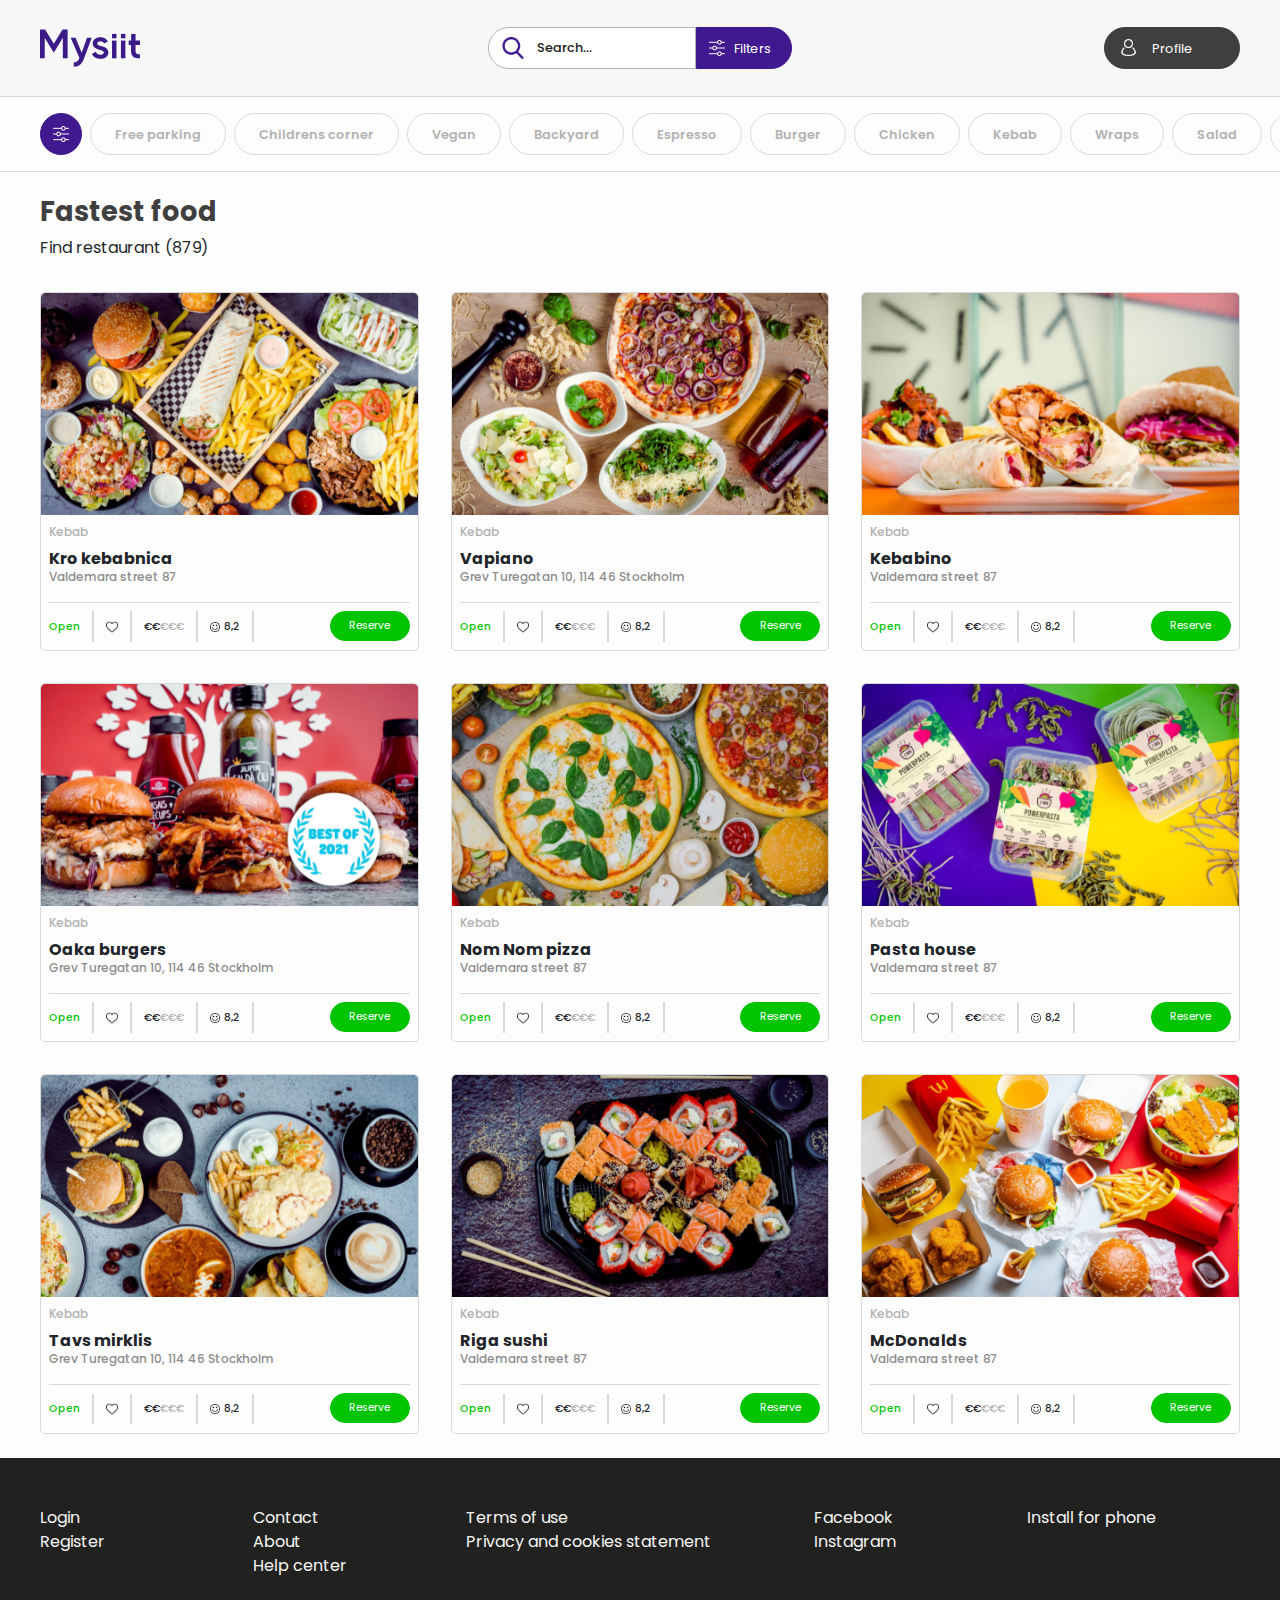
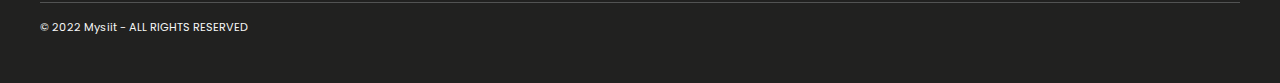
==== commit 82c7dd3e: "mostly done profile page" ====
--- a/category.html
+++ b/category.html
@@ -62,9 +62,9 @@
                                 <div class="text-center">
                                     <div class="Triangle text-center"></div>
                                 </div>
-                                <a class="DropdownButton text-center" href="#">Profile</a>
-                                <a class="DropdownButton text-center" href="#">Favourites</a>
-                                <a class="DropdownButton text-center" href="#">Log out</a>
+                                <a class="DropdownButton text-center" href="profile.html">Profile</a>
+                                <a class="DropdownButton text-center" href="profile.html">Favourites</a>
+                                <a class="DropdownButton text-center" href="profile.html">Log out</a>
                                 <br>
                             </div>
                         </li>
@@ -77,10 +77,9 @@
     <!--Filters (mobile search)-->
     <section class="FilterSection NavOverlay" id="FilterSection">
         <div class="FilterOverlayBox mx-auto">
-            <form action="results.html" id="FilterForm" class="FilterMain mb-0 mb-md-5">
-                <div class="MaxWidth px-xl-5 py-3">
+            <form id="FilterForm" class="FilterMain mb-0 mb-md-5">
+                <div class="MaxWidth px-xl-5 pt-3">
                     <a href="javascript:void(0)" class="CloseFilterButton" onclick="CloseNavMenu('FilterSection')">&times;</a>
-
                     <div class="my-4">
                         <p class="FilterHeader w-100 text-center d-md-none text-md-left">Search</p>
                         <section class="SearchSection HiddenSearchSection d-flex d-md-none justify-content-center">
@@ -102,113 +101,48 @@
                             </span>
                         </section>
                     </div>
-
                     <div class="FilterDividerLine d-flex d-md-none"></div>
-
-                    <div class="my-4">
+                    <div class="my-0">
                         <p class="FilterHeader mb-4 w-100 text-center text-md-left">Type of place</p>
-                        <div class="FilterSmallText FilterCheckboxContainer">
-                            <label class="CheckboxLabel FilterCheckboxLabel my-2 pr-5">
-                                <input class="CustomCheckbox FilterCheckbox" type="checkbox" name="CustomCheckbox" id="CustomCheckbox">
-                                <p class=" mb-0 ml-1">Sushi</p>
-                            </label>
-                            <label class="CheckboxLabel FilterCheckboxLabel my-2 pr-5">
-                                <input class="CustomCheckbox FilterCheckbox" type="checkbox" name="CustomCheckbox" id="CustomCheckbox">
-                                <p class="mb-0 ml-1">Asian</p>
-                            </label>
-                            <label class="CheckboxLabel FilterCheckboxLabel my-2 pr-5">
-                                <input class="CustomCheckbox FilterCheckbox" type="checkbox" name="CustomCheckbox" id="CustomCheckbox">
-                                <p class="mb-0 ml-1">Pizza</p>
-                            </label>
-                            <label class="CheckboxLabel FilterCheckboxLabel my-2 pr-5">
-                                <input class="CustomCheckbox FilterCheckbox" type="checkbox" name="CustomCheckbox" id="CustomCheckbox">
-                                <p class="mb-0 ml-1">Alcoholic coctails</p>
-                            </label>
-                            <label class="CheckboxLabel FilterCheckboxLabel my-2 pr-5">
-                                <input class="CustomCheckbox FilterCheckbox" type="checkbox" name="CustomCheckbox" id="CustomCheckbox">
-                                <p class="mb-0 ml-1">Indian food</p>
-                            </label>
-                            <label class="CheckboxLabel FilterCheckboxLabel my-2 pr-5">
-                                <input class="CustomCheckbox FilterCheckbox" type="checkbox" name="CustomCheckbox" id="CustomCheckbox">
-                                <p class="mb-0 ml-1">Vegan</p>
-                            </label>
-                            <label class="CheckboxLabel FilterCheckboxLabel my-2 pr-5">
-                                <input class="CustomCheckbox FilterCheckbox" type="checkbox" name="CustomCheckbox" id="CustomCheckbox">
-                                <p class="mb-0 ml-1">Latvian food</p>
-                            </label>
-                            <label class="CheckboxLabel FilterCheckboxLabel my-2 pr-5">
-                                <input class="CustomCheckbox FilterCheckbox" type="checkbox" name="CustomCheckbox" id="CustomCheckbox">
-                                <p class="mb-0 ml-1">Burgers</p>
-                            </label>
-                            <label class="CheckboxLabel FilterCheckboxLabel my-2 pr-5">
-                                <input class="CustomCheckbox FilterCheckbox" type="checkbox" name="CustomCheckbox" id="CustomCheckbox">
-                                <p class="mb-0 ml-1">Fast food</p>
-                            </label>
-                        </div>
-                    </div>
-
+                        <ul class="FilterCheckboxContainer FilterUl">
+                            <li><input type="checkbox" class="checkbox" id="checkboxOne" value=""><label for="checkboxOne">Sushi</label></li>
+                            <li><input type="checkbox" class="checkbox" id="checkboxTwo" value=""><label for="checkboxTwo">Soup</label></li>
+                            <li><input type="checkbox" class="checkbox" id="checkboxThree" value=""><label for="checkboxThree">Indian</label></li>
+                            <li><input type="checkbox" class="checkbox" id="checkboxFour" value=""><label for="checkboxFour">Salad</label></li>
+                            <li><input type="checkbox" class="checkbox" id="checkboxFive" value=""><label for="checkboxFive">Kebab</label></li>
+                            <li><input type="checkbox" class="checkbox" id="checkboxSix" value=""><label for="checkboxSix">Pizza</label></li>
+                            <li><input type="checkbox" class="checkbox" id="checkboxseven" value=""><label for="checkboxseven">Sweet</label></li>
+                            <li><input type="checkbox" class="checkbox" id="checkboxeight" value=""><label for="checkboxeight">Chinese</label></li>
+                            <li><input type="checkbox" class="checkbox" id="checkboxnine" value=""><label for="checkboxnine">Alcoholic coctail</label></li>
+                            <li><input type="checkbox" class="checkbox" id="checkboxten" value=""><label for="checkboxten">wrap</label></li>
+                            <li><input type="checkbox" class="checkbox" id="checkboxeleven" value=""><label for="checkboxeleven">Vegan</label></li>
+                        </ul>
+                    </div>
                     <div class="FilterDividerLine"></div>
-
-                    <div class="my-4">
+                    <div class="mt-4">
                         <p class="FilterHeader mb-4 w-100 text-center text-md-left">Price of range</p>
-                        <div class="row m-0 p-0">
-                            <div class="order-2 order-md-1 col-3 col-md-2 mr-auto mr-md-0 row p-0 m-0">
-                                <div class="col-6 p-0 m-0 SmallCardText text-center">
-                                    <p class="sml mb-0">min price</p>
-                                    <p class="sml">€ 10</p>  
-                                </div>
-                                <div class="col-6 p-0 m-0">
-                                    <button type="button" id="InputRangeButtonDown" class="CardNavButton InputRangeButton mx-auto">-</button>
-                                </div>
-                            </div>
-                            <div class="order-1 order-md-2 col-12 col-md-8 RangeWrapper p-0 m-0 mb-5 mb-md-0 pt-1">
-                                <input type="range" id="ValueRange" class="ValueRange" value="150" min="10" max="1000" step="1">
-                                <output class="RangeOutput"></output>
-                            </div>
-                            <div class="order-3 order-md-3 col-3 col-md-2 ml-auto ml-md-0 row p-0 m-0">
-                                <div class="col-6 p-0 m-0">
-                                    <button type="button" id="InputRangeButtonUp" class="CardNavButton InputRangeButton mx-auto">+</button>
-                                </div>
-                                <div class="col-6 p-0 m-0 SmallCardText text-center">
-                                    <p class="sml mb-0">max price</p>
-                                    <p class="sml">€1000+</p>  
-                                </div>
-                            </div>
-                        </div>
-                    </div>
-
+                        <ul class="FilterCheckboxContainer FilterUl">
+                            <li><input type="checkbox" class="checkbox" id="checkboxTW" value=""><label for="checkboxTW">10 €</label></li>
+                            <li><input type="checkbox" class="checkbox" id="checkboxTH" value=""><label for="checkboxTH">20 €</label></li>
+                            <li><input type="checkbox" class="checkbox" id="checkboxFR" value=""><label for="checkboxFR">50 €</label></li>
+                            <li><input type="checkbox" class="checkbox" id="checkboxFI" value=""><label for="checkboxFI">80 €</label></li>
+                            <li><input type="checkbox" class="checkbox" id="checkboxSI" value=""><label for="checkboxSI">100 €</label></li>
+                            <li><input type="checkbox" class="checkbox" id="checkboxSE" value=""><label for="checkboxSE">150 €</label></li>
+                            <li><input type="checkbox" class="checkbox" id="checkboxET" value=""><label for="checkboxET">more €</label></li>
+                        </ul>
+                    </div>
                     <div class="FilterDividerLine"></div>
-
-                    <div class="my-4">
+                    <div class="mt-4">
                         <p class="FilterHeader mb-4 w-100 text-center text-md-left">Facilities</p>
-                        <div class="FilterSmallText FilterCheckboxContainer">
-                            <label class="CheckboxLabel FilterCheckboxLabel my-2 pr-5">
-                                <input class="CustomCheckbox FilterCheckbox" type="checkbox" name="CustomCheckbox" id="CustomCheckbox">
-                                <p class=" mb-0 ml-1">Tv</p>
-                            </label>
-                            <label class="CheckboxLabel FilterCheckboxLabel my-2 pr-5">
-                                <input class="CustomCheckbox FilterCheckbox" type="checkbox" name="CustomCheckbox" id="CustomCheckbox">
-                                <p class="mb-0 ml-1">Free parking</p>
-                            </label>
-                            <label class="CheckboxLabel FilterCheckboxLabel my-2 pr-5">
-                                <input class="CustomCheckbox FilterCheckbox" type="checkbox" name="CustomCheckbox" id="CustomCheckbox">
-                                <p class="mb-0 ml-1">Childrens corner</p>
-                            </label>
-                            <label class="CheckboxLabel FilterCheckboxLabel my-2 pr-5">
-                                <input class="CustomCheckbox FilterCheckbox" type="checkbox" name="CustomCheckbox" id="CustomCheckbox">
-                                <p class="mb-0 ml-1">Pool</p>
-                            </label>
-                            <label class="CheckboxLabel FilterCheckboxLabel my-2 pr-5">
-                                <input class="CustomCheckbox FilterCheckbox" type="checkbox" name="CustomCheckbox" id="CustomCheckbox">
-                                <p class="mb-0 ml-1">Wifi</p>
-                            </label>
-                            <label class="CheckboxLabel FilterCheckboxLabel my-2 pr-5">
-                                <input class="CustomCheckbox FilterCheckbox" type="checkbox" name="CustomCheckbox" id="CustomCheckbox">
-                                <p class="mb-0 ml-1">Pool</p>
-                            </label>
-                        </div>
-                    </div>
-
+                        <ul class="FilterCheckboxContainer FilterUl">
+                            <li><input type="checkbox" class="checkbox" id="checkboxZR" value=""><label for="checkboxZR">TV</label></li>
+                            <li><input type="checkbox" class="checkbox" id="checkboxZC" value=""><label for="checkboxZC">Pool</label></li>
+                            <li><input type="checkbox" class="checkbox" id="checkboxZQ" value=""><label for="checkboxZQ">Wifi</label></li>
+                            <li><input type="checkbox" class="checkbox" id="checkboxZA" value=""><label for="checkboxZA">Free parking</label></li>
+                            <li><input type="checkbox" class="checkbox" id="checkboxZD" value=""><label for="checkboxZD">Childrens corner</label></li>
+                            <li><input type="checkbox" class="checkbox" id="checkboxZG" value=""><label for="checkboxZG">Pook</label></li>
+                        </ul>
+                    </div>
                 </div>
                 <div class="FilterDividerLine"></div>
                 <div class="MaxWidth px-xl-5 py-3 d-flex justify-content-between">
--- a/index.css
+++ b/index.css
@@ -12,6 +12,7 @@
         --transparentgray: rgba(53, 53, 53, 0.904);
 
         --bg: #f6f7f6;
+        --lightbg: #fdfdfd;
         --black: #212120;
         --purple: #41198F;
         --green: #00c400;
@@ -30,12 +31,13 @@
     }
     html, body
     {
-        background-color: var(--bg);
+        background-color: var(--lightbg);
     }
     .navbar
     {
         height: 6rem;
         z-index: 2;
+        background-color: var(--bg);
     }
     .dropdown-toggle::after
     {
@@ -391,7 +393,7 @@
 /*#region TOP NAVBAR Profile button*/
     .ProfileButton
     {
-        color: var(--bg);
+        color: white;
         border: 1px solid var(--darkergray);
         background-color: var(--darkergray);
     }
@@ -821,6 +823,27 @@
     }
 /*#endregion*/
 
+
+/*#region OVERLAY General elements*/
+    .CloseOverlay
+    {
+        width: 2rem;
+        height: 2rem;
+        border-radius: 50%;
+        border: none;
+        font-size: 2rem;
+        line-height: 2rem;
+        color: var(--lightgray);
+        background-color: var(--bg);
+        font-weight: 200;
+    }
+    .CloseOverlay:active, .CloseOverlay:focus, .CloseOverlay:hover
+    {
+        transition: all 150ms linear;
+        color: white;
+        background-color: var(--purple);
+    }
+/*#endregion*/
 
 /*#region OVERLAY Mobile navbar*/
     .MobileNavbar
@@ -897,133 +920,201 @@
 /*#endregion*/
 
 /*#region OVERLAY Filter overlay*/
-    .HiddenSearchSection
-    {
-        margin-top: 0;
-        z-index: 4;
-        text-align: center;
-    }
-    .HiddenSearchSection > span
-    {
-        background-color: transparent;
+.HiddenSearchSection
+{
+    margin-top: 0;
+    z-index: 4;
+    text-align: center;
+}
+.HiddenSearchSection > span
+{
+    background-color: transparent;
+    border: 1px solid transparent;
+}
+.HiddenSearchSection .SearchEl1, .HiddenSearchSection .SearchEl2, .HiddenSearchSection .SearchEl3, .HiddenSearchSection .SearchEl4
+{
+    background-color: white;
+}
+@media only screen and (min-width: 576px)
+{
+    .HiddenSearchSection .SearchEl3, .HiddenSearchSection .SearchEl4
+    {
+        width: 48.75%;
+    }        
+}
+.FilterOverlayBox
+{
+    position: absolute;
+    width: 100%;
+    max-width: 60rem;
+}
+@media only screen and (min-width: 767px)
+{
+    .FilterOverlayBox
+    {
+        width: auto;
+        left: 2rem;
+        right: 2rem;
+        top: 2rem;
+    }
+    .FilterMain
+    {
+        border-radius: 1rem;
+    }
+}
+.FilterMain
+{
+    width: 100%;
+    background-color: var(--bg);
+}
+.NavOverlay .CloseFilterButton
+{
+    text-decoration: none;
+    font-size: 2.2rem;
+    color: var(--lightergray);
+    position: absolute;
+    right: 1rem;
+}
+.NavOverlay .CloseFilterButton:hover, .NavOverlay .CloseFilterButton:focus
+{
+    color: var(--purple);
+    transition: 150ms all;
+}
+.FilterHeader
+{
+    font-size: 1.7rem;
+    font-weight: 700;
+    color: var(--black);
+}
+.FilterDividerLine
+{
+    border-bottom: 1px solid var(--lightgray);
+}
+.ClearFilterButton
+{
+    font-weight: 600;
+    font-size: 0.8rem;
+    line-height: 2.6rem;
+}
+.ClearFilterButton:link, .ClearFilterButton:visited, .ClearFilterButton:hover, .ClearFilterButton:active
+{
+    color: var(--black);
+}
+.ShowFilterButton
+{
+    width: 7rem !important;
+    color: white;
+    font-weight: 600;
+    background-color: var(--purple);
+    border: 1px solid var(--purple);
+}
+.ShowFilterButton:hover, .ShowFilterButton:focus
+{
+    background-color: var(--black);
+    border: 1px solid var(--black);
+    transition: 150ms all;
+}
+.CloseFilterOverlayBox
+{
+    position: absolute;
+    margin-left: -4rem;
+}
+/*#endregion*/
+
+/*#region OVERLAY Filter overlay checkboxes*/
+    .FilterCheckboxContainer
+    {
+        width: auto;
+        display: inline-flex;
+        flex-wrap: wrap;
+        list-style: none;
+    }
+    .FilterCheckboxContainer li
+    {
+        display: inline;
+    }
+    .FilterCheckbox
+    {
+        margin-top: 0.1rem;
+    }
+    .FilterSmallText
+    {
+        font-weight: 500;
+    }
+    .FilterCheckboxContainer li label
+    {
+        display: inline-block;
+        border: 1px solid var(--black);
+        color: var(--black);
+        border-radius: 2rem;
+        white-space: nowrap;
+        margin-right: 0.75rem;
+        -webkit-touch-callout: none;
+        -webkit-user-select: none;
+        -moz-user-select: none;
+        -ms-user-select: none;
+        user-select: none;
+        -webkit-tap-highlight-color: transparent;
+        transition: all 150ms;
+        padding-right: 1.8rem !important; 
+    }
+    .FilterCheckboxContainer li label
+    {
+        padding: 0.5rem 0.75rem;
+        cursor: pointer;
+    }
+    .FilterCheckboxContainer li label::before
+    {
+        display: inline-block;
+        padding: 2px 6px 2px 2px;
+        content: "\f067";
+        transition: 150ms all;
+        opacity: 0;
+        border: none;
+        visibility: hidden;
+    }
+    .FilterCheckboxContainer li input[type="checkbox"]:checked + label::before
+    {
+        content: "\f00c";
+        transform: rotate(-360deg);
+        transition: 150ms all;
+        opacity: 0;
+        border: none;
+        visibility: hidden;
+    }
+    .FilterCheckboxContainer li input[type="checkbox"]:checked + label
+    {
         border: 1px solid transparent;
-    }
-    .HiddenSearchSection .SearchEl1, .HiddenSearchSection .SearchEl2, .HiddenSearchSection .SearchEl3, .HiddenSearchSection .SearchEl4
-    {
-        background-color: white;
+        background-color: var(--green);
+        color: white;
+        transition: 150ms all;
+    }
+    .FilterCheckboxContainer li input[type="checkbox"]
+    {
+        position: absolute;
+        opacity: 0;
+        visibility: hidden;
+    }
+    .FilterUl
+    {
+        padding-inline-start: 0px !important;
+    }
+    @media only screen and (max-width: 575px)
+    {
+        .FilterCheckboxLabel
+        {
+            width: 100%;
+            margin-left: 2rem;
+        }
     }
     @media only screen and (min-width: 576px)
     {
-        .HiddenSearchSection .SearchEl3, .HiddenSearchSection .SearchEl4
-        {
-            width: 48.75%;
-        }        
-    }
-    .FilterOverlayBox
-    {
-        position: absolute;
-        width: 100%;
-        max-width: 50rem;
-    }
-    @media only screen and (min-width: 767px)
-    {
-        .FilterOverlayBox
-        {
-            width: auto;
-            left: 2rem;
-            right: 2rem;
-            top: 2rem;
-        }
-        .FilterMain
-        {
-            border-radius: 1rem;
-        }
-    }
-    .FilterMain
-    {
-        width: 100%;
-        background-color: var(--bg);
-    }
-    .NavOverlay .CloseFilterButton
-    {
-        text-decoration: none;
-        font-size: 2.2rem;
-        color: var(--lightergray);
-        position: absolute;
-        right: 1rem;
-    }
-    .NavOverlay .CloseFilterButton:hover, .NavOverlay .CloseFilterButton:focus
-    {
-        color: var(--purple);
-        transition: 150ms all;
-    }
-    .FilterHeader
-    {
-        font-size: 1.7rem;
-        font-weight: 700;
-        color: var(--black);
-    }
-    .FilterDividerLine
-    {
-        border-bottom: 1px solid var(--lightgray);
-    }
-    .ClearFilterButton
-    {
-        font-weight: 600;
-        font-size: 0.8rem;
-        line-height: 2.6rem;
-    }
-    .ClearFilterButton:link, .ClearFilterButton:visited, .ClearFilterButton:hover, .ClearFilterButton:active
-    {
-        color: var(--black);
-    }
-    .ShowFilterButton
-    {
-        width: 7rem !important;
-        color: white;
-        font-weight: 600;
-        background-color: var(--purple);
-        border: 1px solid var(--purple);
-    }
-    .ShowFilterButton:hover, .ShowFilterButton:focus
-    {
-        background-color: var(--black);
-        border: 1px solid var(--black);
-        transition: 150ms all;
-    }
-/*#endregion*/
-
-/*#region OVERLAY Filter overlay checkboxes*/
-.FilterCheckboxContainer
-{
-    width: auto;
-    display: inline-flex;
-    flex-wrap: wrap;    
-}
-.FilterCheckbox
-{
-    margin-top: 0.1rem;
-}
-.FilterSmallText
-{
-    font-weight: 500;
-}
-@media only screen and (max-width: 575px)
-{
-    .FilterCheckboxLabel
-    {
-        width: 100%;
-        margin-left: 2rem;
-    }
-}
-@media only screen and (min-width: 576px)
-{
-    .FilterSmallText p
-    {
-        font-size: 0.8rem;
-        line-height: 1.4rem;
-    }
-}
+        .FilterSmallText p
+        {
+            font-size: 0.8rem;
+            line-height: 1.4rem;
+        }
+    }
 /*#endregion*/
 
 /*#region OVERLAY Filter overlay slider*/
@@ -1093,4 +1184,7 @@
         color: var(--lightergray);
         font-weight: 300;
     }
-/*#endregion*/+/*#endregion*/
+
+
+
--- a/category.css
+++ b/category.css
@@ -4,11 +4,12 @@
         overflow: hidden;
         white-space: nowrap;
         cursor: grab !important;
+        border-bottom: 1px solid var(--bordergray);
     }
     .TagButton
     {
         cursor: pointer !important;
-        background-color: var(--bg);
+        background-color: var(--lightbg);
         border: 1px solid var(--bordergray);
         color: var(--lightgray);
         font-weight: 600;
@@ -43,10 +44,6 @@
 /*#endregion*/
 
 /*#region All cards*/
-    .AllCards
-    {
-
-    }
     .MediumStaticCard
     {
         width: 33.33%;
@@ -75,26 +72,6 @@
     }
 /*#endregion*/
 
-/*#region Restaurant/Calendar overlay*/
-    .CloseOverlay
-    {
-        width: 2rem;
-        height: 2rem;
-        border-radius: 50%;
-        border: none;
-        font-size: 2rem;
-        line-height: 2rem;
-        color: var(--lightgray);
-        background-color: var(--bg);
-        font-weight: 200;
-    }
-    .CloseOverlay:active, .CloseOverlay:focus, .CloseOverlay:hover
-    {
-        transition: all 150ms linear;
-        color: white;
-        background-color: var(--purple);
-    }
-/*#endregion*/
 
 /*#region Restaurant overlay*/
     .RestaurantOverlayContainer
